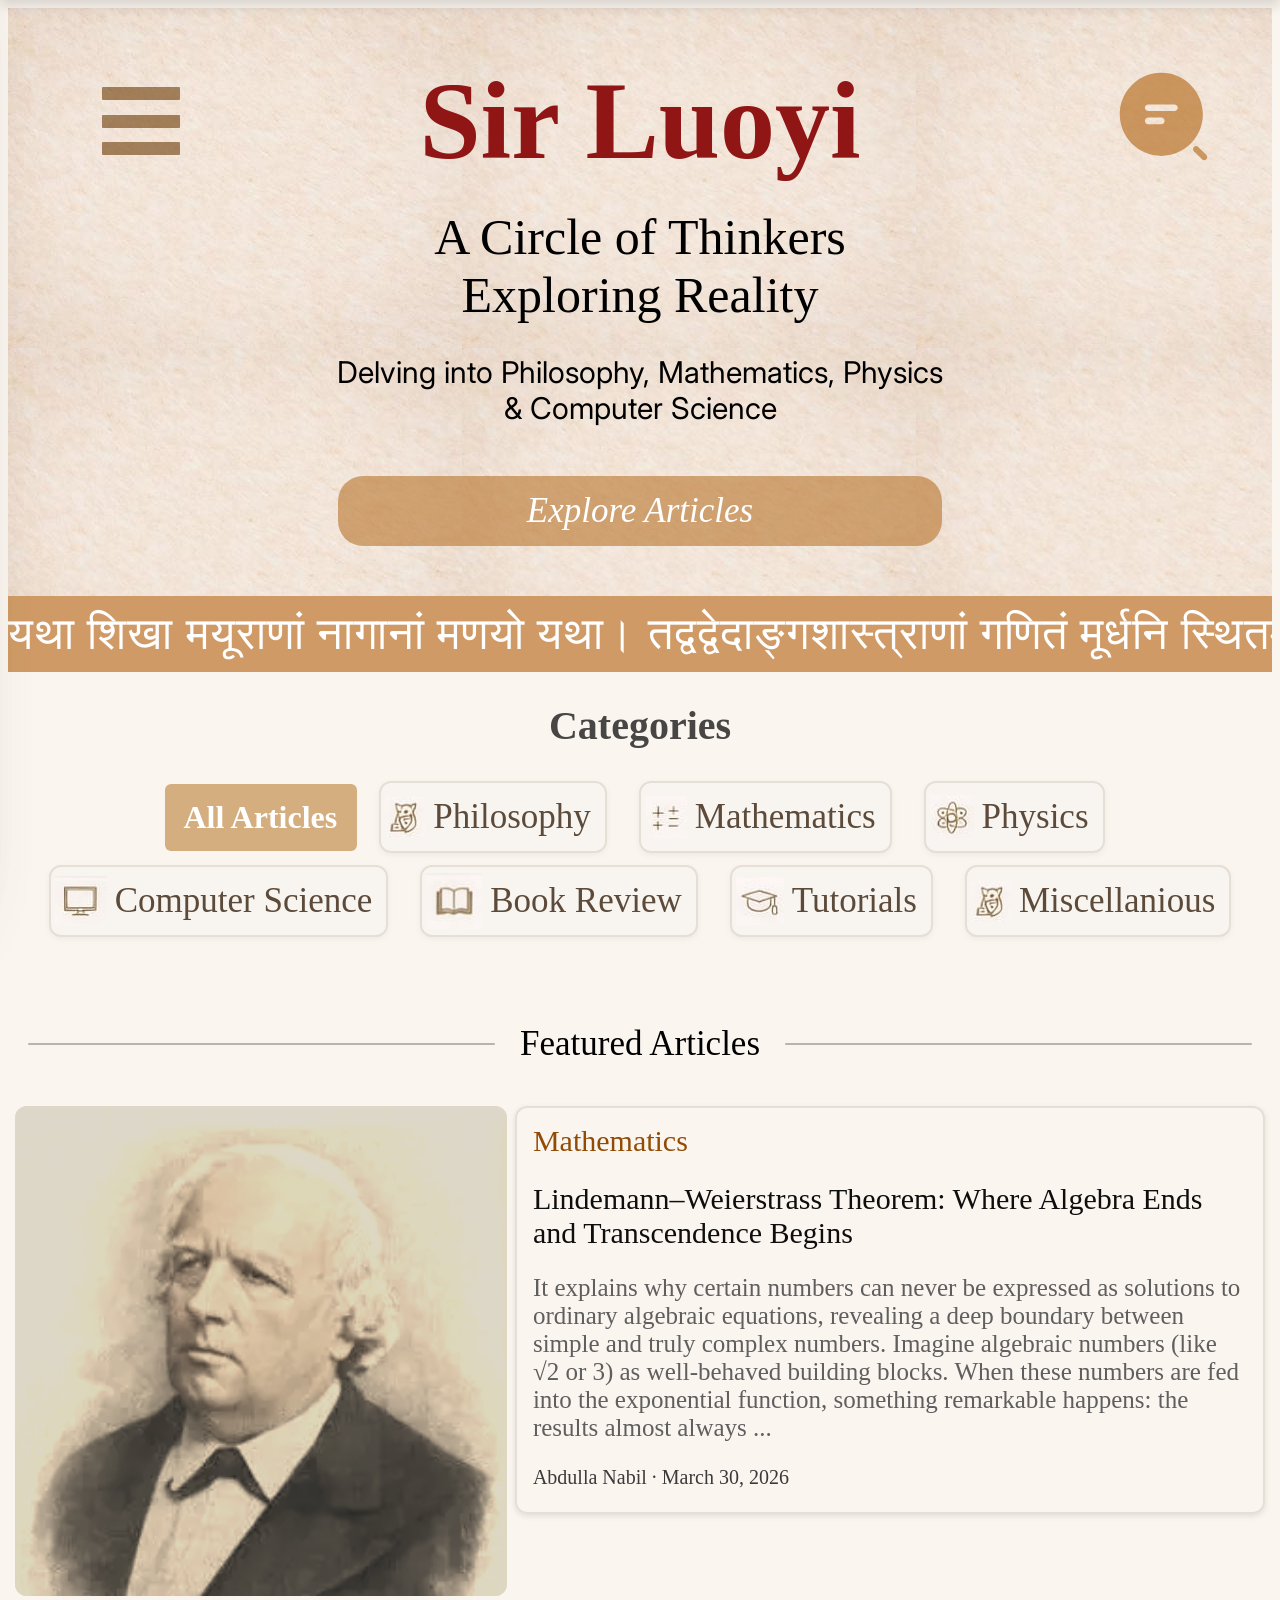
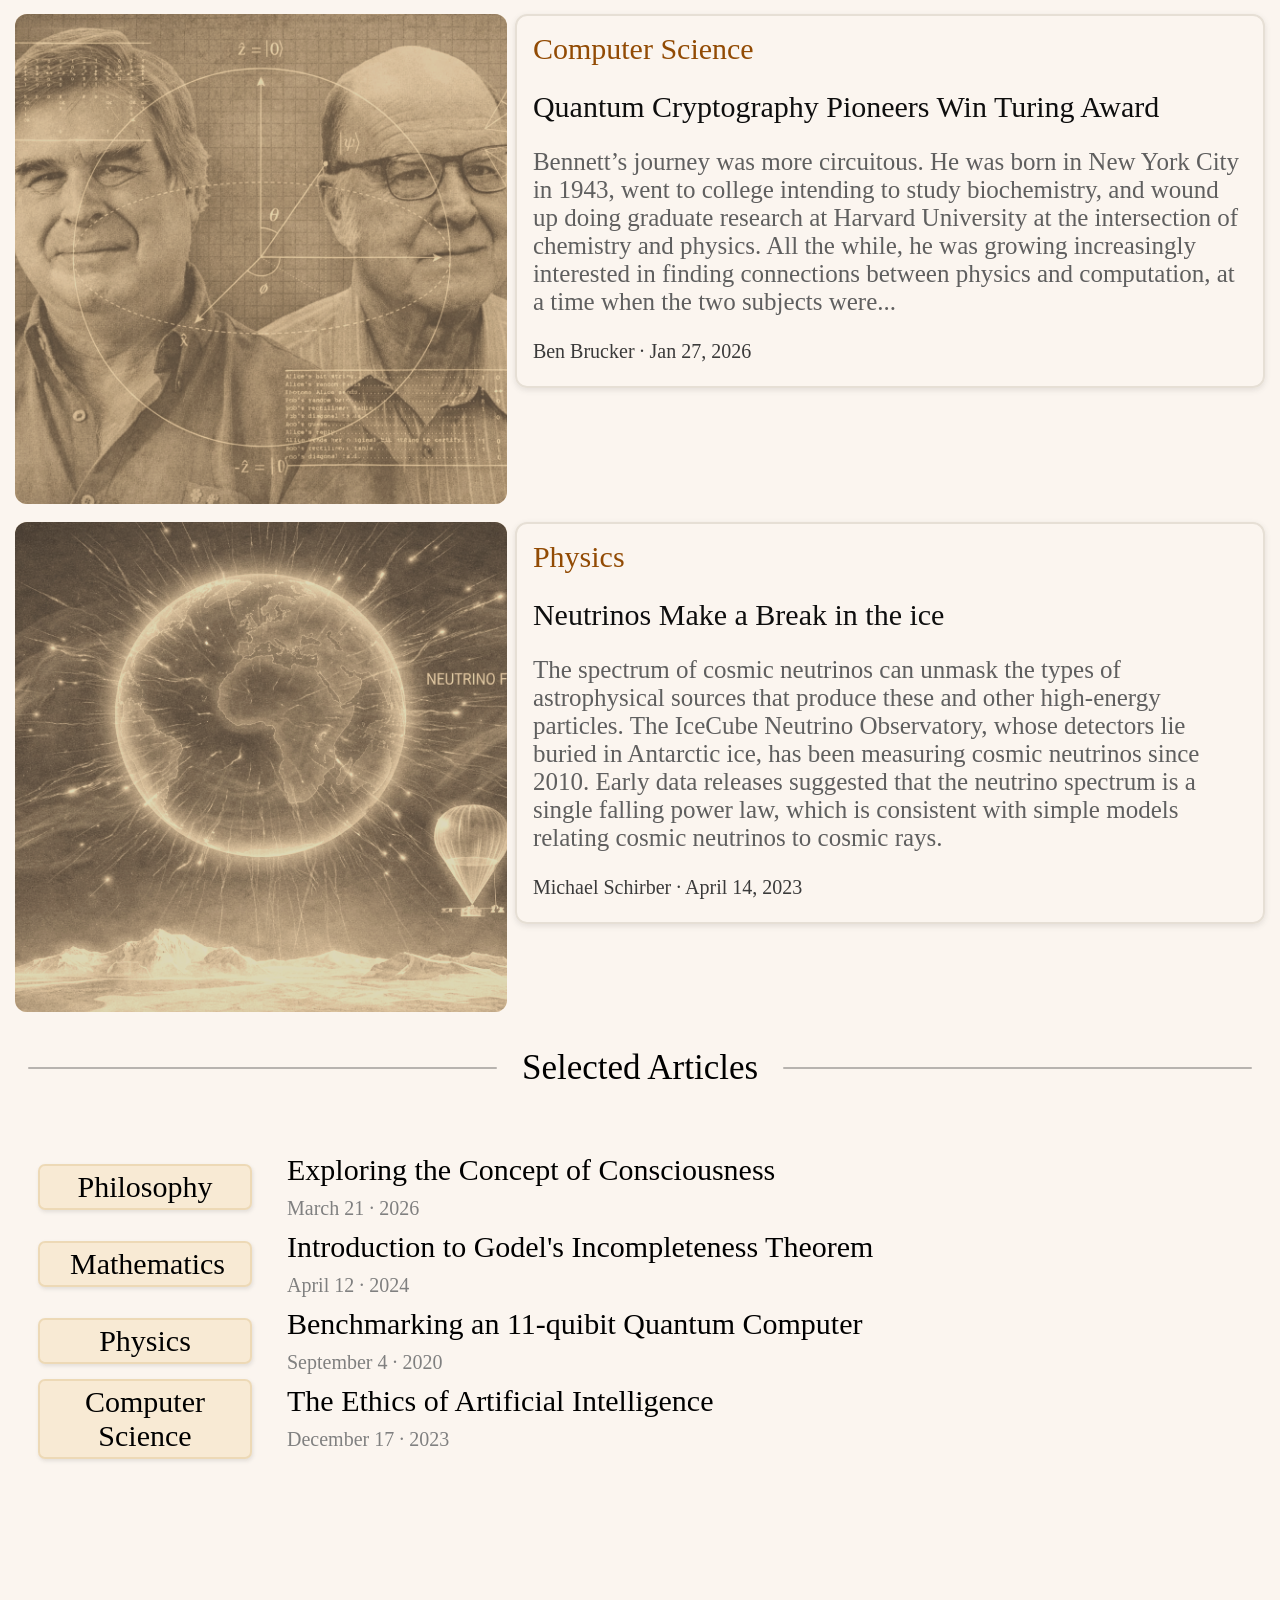
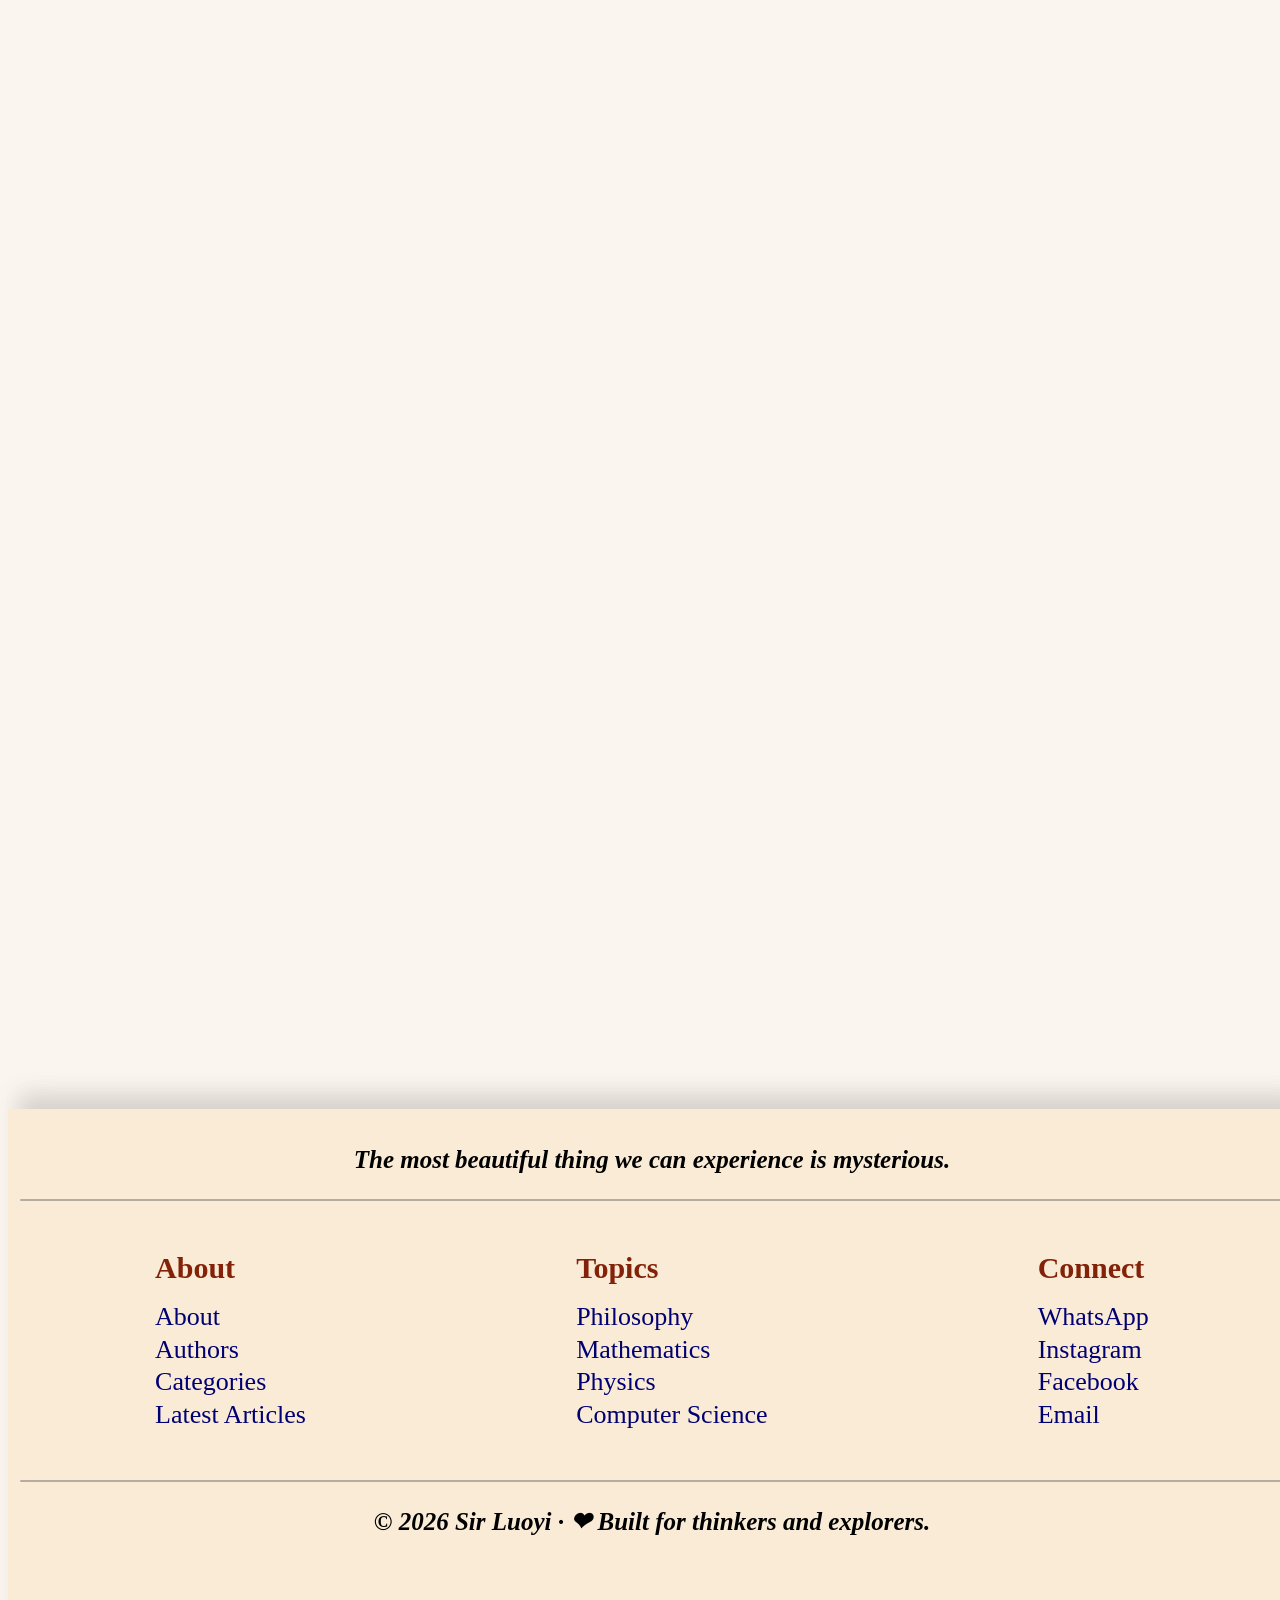
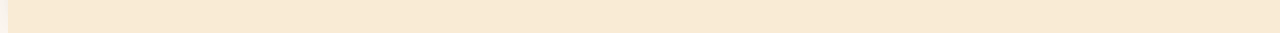
==== index.html @ 40915f61 "update" ====
<!DOCTYPE html>
<html lang="en">
<head>
    <title>Sir Luoyi &middot Homepage</title>
		<link href="https://fonts.googleapis.com/css2?family=Inter&display=swap" rel="stylesheet">
		<link rel="stylesheet" href="home-page.css">
		<link rel="stylesheet" href="css/home-page-header.css">
</head>

<body>
	
<!-- HERO SECTION -->

<div class="hero-section">
	<div class="header">
		<div class="sirluoyi">Sir Luoyi</div>
	</div>
	<div class="tagline1">A Circle of Thinkers <br> Exploring Reality</div>
	<div class="tagline2">Delving into Philosophy, Mathematics, Physics <br>& Computer Science</div>
	<a class="explore-articles-hero" href="article-webpages/explore-articles-list.html">Explore Articles</a>
</div>
<button class="search-button-hero">
	<svg width="800px" height="800px" viewBox="0 0 24 24" fill="none" xmlns="http://www.w3.org/2000/svg">
	<path d="M11.5 2C6.26 2 2 6.26 2 11.5C2 16.74 6.26 21 11.5 21C16.74 21 21 16.74 21 11.5C21 6.26 16.74 2 11.5 2ZM11.5 13.75H8.5C8.09 13.75 7.75 13.41 7.75 13C7.75 12.59 8.09 12.25 8.5 12.25H11.5C11.91 12.25 12.25 12.59 12.25 13C12.25 13.41 11.91 13.75 11.5 13.75ZM14.5 10.75H8.5C8.09 10.75 7.75 10.41 7.75 10C7.75 9.59 8.09 9.25 8.5 9.25H14.5C14.91 9.25 15.25 9.59 15.25 10C15.25 10.41 14.91 10.75 14.5 10.75Z" fill="#b46919a2"/>
	<path d="M21.3005 21.9986C21.1205 21.9986 20.9405 21.9286 20.8105 21.7986L18.9505 19.9386C18.6805 19.6686 18.6805 19.2286 18.9505 18.9486C19.2205 18.6786 19.6605 18.6786 19.9405 18.9486L21.8005 20.8086C22.0705 21.0786 22.0705 21.5186 21.8005 21.7986C21.6605 21.9286 21.4805 21.9986 21.3005 21.9986Z" fill="#b46919a2"/>
	</svg>
</button>

<!-- Hamburger Button Top-->
<button class="hamburger-button-top js-slide">
	<div class="line30 js-slide"></div>
	<div class="line31 js-slide"></div>
	<div class="line32 js-slide"></div>
</button>


<!-- HEADER SECTION -->
<div class="header-article">
    <a href="../index.html" class="header-c1">
      Sir Luoyi
    </a>
    <div class="header-c2">
      <a class="header-c2-children" href="../index.html">Home</a>
      <button class="cat-button">Categories</button>
      <a class="header-c2-children" href="article-webpages/about.html">About</a>
    </div>
    <button class="header-c3 js-slide">
      <div class="line10 js-slide"></div>
      <div class="line11 js-slide"></div>
      <div class="line12 js-slide"></div>
    </button>
</div>

<!--Header Category Dropdown-->
<div class="header-category-drop"></div>

 <!--NAVIGATION BAR-->
<div class="navbar-parent js-navbar-parent js-slide">
	<div class="nav-child1">
		<div class="nav-sirluoyi">
			<div class="nav-sirluoyi-text">Sir Luoyi</div>
			<div class="nav-tagline-text">Explorer &bull; Teacher &bull; Writer</div>
		</div>
	</div>
	<div class="nav-search-box"><input type="text" placeholder="Search Articles"></input></div>
	<div class="js-navbar-category-box"></div>	
</div>

<!--Overlay-->
<div class="overlay js-slide"></div>

<!--Sanskrit Shloka-->
<div class="ticker">
	<div class="ticker-text"></div>
</div>

<!-- CATEGORIES -->
<div class="topics-section">
	<div class="categories">
		Categories
	</div>
	<div class="subtopic-div-1 js-subtopic-div-1"></div>
</div>

<!-- FEATURED ARTICLES SECTION -->
<div class="featured-articles-section">
	<div class="line2"></div>
	<div style="padding-left: 25px; padding-right: 25px;">Featured Articles</div>
	<div class="line2"></div>
</div>

<!--Article Box-->
<div class="js-featured-article-box"></div>

<!--SELECTED ARTICLES SECTION-->

<div class="featured-articles-section">
	<div class="line2"></div>
	<div style="padding: 25px 25px 25px 25px;">Selected Articles</div>
	<div class="line2"></div>
</div>

<!--Selected Articles Box-->
<!--box1-->
<div class="js-selected-articles"></div>

<!--FOOTER-->

<div class="footer">
	<p class="footer-para">The most beautiful thing we can experience is mysterious.</p>
	<div class="line2"></div>
	<div class="footer-box-parent"></div>
	<div class="line2"></div>
	<p class="footer-para">&#169; 2026 Sir Luoyi &middot; &#x2764; Built for thinkers and explorers. </p>
</div>

</body>

<script type="module" src="home-page.js"></script>

</html>
---- home-page.css ----
body {
	background-color:  rgba(244, 227, 210, 0.352);
	margin-bottom: 0px;
	position: relative;
	min-height: 100vh;
}

.hero-section {
	display: flex;
	flex-direction: column;
	position: relative;
  background-image: url('image/hero-section-back.jpeg');
}

/* HAMBURGER CONTAINER */

.line2 {
	width: 100%;
	height: 2px;
	background-color: #33333356;
	border-radius: 1px;
	align-items: center;
	flex: 1;
}

.header {
	/* font-family: 'great vibes', cursive; */
	margin-top: 50px;
	margin-bottom: 70px;
	display: flex;
}

/* SIR LUOYI */

.sirluoyi {
	position: absolute;
	left: 50%;
	transform: translateX(-50%);
	white-space: nowrap;
	text-align: center;
	font-family: 'times new roman';
	font-size: 110px;
	color: rgba(141, 16, 16, 0.978);
	font-weight: 550;
	margin: 0;
	padding: 0;
}

/* Hamburger Button Top */
.hamburger-button-top {
	display: flex;
	flex-direction: column;
	position: absolute;
	top: 78px;
	left: 7%;
	width: 90px;
	height: 70px;
	background: transparent;
	border: none;
	justify-content: space-between;
	transform: rotate(0deg);
	transition: transform 0.3s ease;
}

.hamburger-button-top.slide {
	transform: translateX(450%) translateY(-30px) rotate(90deg);
    z-index: 5000;
}

.line30,
.line31,
.line32 {
	width: 100%;
	height: 13px;
	/* background-color: #333333b3; */
	background-color: #744410a2;
	border-radius: 1px;
	opacity: 1;
	transform: translateY(0) rotate(0);
	transition: transform 0.3s ease, opacity 0.3s ease;
}

.line30.slide {
	transform: translateY(27px) rotate(45deg);
}

.line31.slide {
	opacity: 0;
}

.line32.slide {
	transform: translateY(-27px) rotate(-45deg);
}

/* Explore articles box */
.explore-articles-hero {
	text-align: center;
	margin-bottom: 50px;
	margin: 0px 330px 50px 330px;
	padding: 15px 10px 15px 10px;
	background-color: rgba(177, 101, 19, 0.526);
	font-size: 35px;
	font-family: "Times New Roman", serif;
	color: #ffffff;
  	font-style: italic;
	text-decoration: none;
	border-radius: 25px;
}

/* Search button hero */
.search-button-hero {
	position: absolute;
	top: 55px;
	right: 50px;
	background: none;
	border: none;
	opacity: 1;
}

.search-button-hero svg {
	height: 105px;
	width: 105px;
}

/* TAGLINES */

.tagline1 {
	font-family: serif;
	font-size: 50px;
	justify-content: center;
	text-align: center;
	padding-left: 120px;
	padding-right: 120px;
	margin-bottom: 30px;
	margin-top: 80px;
}

.tagline2 {
	font-family: 'Inter', sans-serif;
	font-size: 30px;
	justify-content: center;
	text-align: center;
	margin-bottom: 50px;
}

/* TOPIC-SECTION */

.topics-section {
	display: flex;
	flex-direction: column;
	margin-top: 30px;
	margin-bottom: 55px;
}

.categories {
	color: #2c2c2cde;
	font-family: "playfair display", serif;
	font-weight: 600;
	font-size: 40px;
	text-align: center;
	margin-bottom: 20px;
}

.subtopic-div-1 {
	display: flex;
	align-items: center;
	justify-content: center;
	margin-bottom: 20px;
	gap: 12px;
	padding: 12px 16px;
	flex-wrap: wrap;
}

.topic-box {
	height: 60px;
	font-size: 35px;
	color: #5C4A3A;
	text-align: center;
	align-items: center;
	display: flex;
	flex-direction: row;
	margin-left: 10px;
	margin-right: 10px;
	background-color: #f8f5f0;
	padding: 4px;
	border: 2px solid #e6dfd5;
	border-radius: 12px;
	box-shadow: 0 2px 6px rgba(0, 0, 0, 0.05);
	text-decoration: none;
}

.all-articles-box {
	display: inline-block;
	background-color: rgba(183, 122, 41, 0.568);
	padding: 15px 10px;
	border-radius: 6px;
	color: white;
	font-size: 32px;
	font-family: 'Times New Roman', serif;
	text-decoration: none;
	font-weight: bold;
	
}

.icon img {
	width: 100%;
	height: 100%;
	object-fit: contain;
	display: block;
} 

.text-card {
	padding-left: 8px;
	padding-right: 10px;
}

/* FEATURED ARTICLES SECTION */


.featured-articles-section {
	display: flex; 
	font-size: 35px; 
	align-items: center; 
	margin-bottom: 35px;
	margin-left: 20px;
	margin-right: 20px;
}

.article1 {
	display: flex;
	flex-direction: row;
	font-size: 30px;
	text-decoration: none;
	padding: 7px;
	align-items: flex-start;
	margin-bottom: 4px;
}

.article1-box1 {
	width: 40%;
	overflow: hidden;
	display: flex;
}

.article1-box1 img {
	width: 100%;
	height: 490px;
	object-fit: cover;
	object-position: top;
	display: block;
	border-radius: 12px;
	margin-right: 0;
	filter: sepia(0.65) brightness(0.92) contrast(0.88) saturate(0.85);
	mix-blend-mode: multiply;
	background-color: #f4e3d2;
	opacity: 0.92;
}

.article1-box2 {
	display: flex;
	flex-direction: column;
	border: 2px solid #e6dfd5;
	border-radius: 12px;
	box-shadow: 0 2px 6px rgba(0, 0, 0, 0.1);
	color: #5C4A3A;
	text-align: left;
	width: 60%;
	margin-left: 8px;
	min-width: 0;
	padding: 3.5px;
}

.article-category {
	padding: 12px;
	color: rgb(146, 75, 4);
}

.article-title {
  	padding: 12px;
	color: rgb(14, 14, 14);
}

.article-main {
  	padding: 12px;
	color: rgb(95, 95, 95);
	font-size: 25px;
}

.article-footer {
  	padding: 12px;
	color: rgb(58, 58, 58);
	font-size: 20px;
	margin-bottom: 8px;
}

/* Navbar Toggle 2 */


.navbar-parent {
	background-image: url(image/nav-bg.jpg);
	position: fixed;
	display: flex;
	top: 0;
	bottom: 0;
	left: 0;
	width: 64vw;
	flex-direction: column;
	color: rgb(47, 10, 10);
	transform: translateX(-110%);
	transition: transform 0.25s ease-out;
	box-shadow: 5px 4px 80px 20px rgba(32, 32, 32, 0.44);
	border-radius: 20px;
	z-index: 2000;
}

.navbar-parent.slide {
	transform: translateX(-10px);
}

.nav-child1 {
	display: flex;
	margin-bottom: 50px;
	justify-content: space-between;
	margin: 30px; 
	margin-bottom: 30px;
	margin-top: 50px;
}

.nav-sirluoyi {
	display: flex;
	flex-direction: column;
}

.nav-sirluoyi-text {
	font-size: 80px;
	font-weight: bold;
	color: brown;
	margin-left: 35px;
}

.nav-tagline-text {
	padding-top: 5px;
	margin-left: 30px;
	font-size: 32px;
}

.nav-button {
	font-size: 50px;
}

.section-divider {
  display: flex;
	align-items: center;
	margin: 25px 40px;
	margin-top: 60px;
	gap: 10px;
	font-size: 35px;
}

.navigation-text {
	padding-left: 23px;
	font-weight: bold;
	color: rgba(45, 45, 45, 0.922);
	margin-bottom: 5px;
	border-radius: 5px;
	padding-right: 11px;
}

.nav-box {
	display: flex;
	margin: 13px 50px;
	background-color: #fff8ed34;
	padding: 30px 40px;
	border-radius: 10px;
	box-shadow: 2px 4px 8px 2px rgba(32, 32, 32, 0.08);
	gap: 37px;
	width: 390px;
	background: linear-gradient(to right, rgba(255, 255, 255, 0.504), rgba(255, 255, 255, 0));
	border-left: 10px solid rgb(185, 123, 23);
}


.nav-box-title {
	font-size: 37px;
	color: rgba(0, 0, 0, 0.9);
}

.nav-box svg {
	width: 45px;
	height: 45px;
	opacity: 0.7;
}

.nav-box-wp svg {
	width: 45px;
	height: 45px;
	opacity: 0.7;
}

.navbar-lines {
	width: 60px;
	height: 80px;
	display: flex;
	flex-direction: column;
	justify-content: space-evenly;
	cursor: pointer;
	background: transparent;
}

.line6 {
	width: 50px;
	height: 9px;
	background-color: #00000088;
	border-radius: 1px;
	transform: translateY(14px) rotate(45deg);
}

.line7 {
	width: 50px;
	height: 9px;
	background-color: #00000099;
	border-radius: 1px;
	transform: translateY(-14px) rotate(-45deg);
}

.line8 {
	width: 100%;
	height: 6px;
	background-color: #39393937;
	border-radius: 1px;
	align-items: center;
	flex: 1;
	margin-left: 14px;
	margin-right: 135px;
}

/* Navigation Search Box */
.nav-search-box {
  display: flex;
  margin-left: 60px;
}

.nav-search-box input {
  width: 280px;
  padding: 15px 18px;
  margin-top: 15px;
  font-size: 35px;
  font-family: "Times New Roman", serif;
  text-align: center;
  border: 1px solid #d6c5b3;
  border-radius: 25px;
  background-color: rgba(177, 101, 19, 0.526);
  outline: none;
  transition: all 0.25s ease;
}

.nav-search-box input::placeholder {
  color: #ffffff;
  font-style: italic;
  transition: all 0.3s ease;
}

.nav-search-box input:focus {
  border-color: #8d1010;
  box-shadow: 0 0 8px rgba(141, 16, 16, 0.2);
  background-color: white;
  width: 440px;
  font-size: 50px;
  color: black;
}

/* Overlay */

.overlay {
	position: fixed;
	top: 0;
	left: 0;
	width: 100%;
	height: 100%;
	background-color: rgba(0, 0, 0, 0);
	z-index: 100;
	opacity: 0;
	transition: opacity 0.3s ease-out;
	pointer-events: none;
	backdrop-filter: blur(2px);
}

.overlay.slide,
.overlay.press {
	background-color: rgba(0, 0, 0, 0.55);
	opacity: 1;
	pointer-events: auto;
}

.overlay.cat-drop {
	background-color: rgba(0, 0, 0, 0.3);
	opacity: 1;
	pointer-events: auto;
}

/* Sanskrit Shloka */

.ticker {
	width: 100%;
	height: 76px;
	overflow: hidden;
	background: #b0580093;
	color: white;
	display: flex;
	align-items: center;
}

.ticker-text {
	font-size: 45px;
	white-space: nowrap;
	animation: scroll 60s linear infinite;
	letter-spacing: 1px;
}

@keyframes scroll {
	from {
		transform: translateX(0);
	}
	to {
		transform: translateX(-100%);
	}
}

.footer {
	bottom: 0;
	left: 0;
	height: 500px;
	width: 100%;
	background: #ebb04127;
	margin-top: 1250px;
	padding: 12px;
	box-shadow: 10px -15px 22px rgba(0, 0, 0, 0.15);
}

.footer-box-parent {
	display: flex;
	flex-direction: row;
	justify-content: space-around;
	margin-top: 50px;
	margin-bottom: 50px;

}

.footer-box {
	display: flex;
	flex-direction: column;
}

.footer-box-header {
	font-size: 30px;
	margin-bottom: 17px;
    font-weight: bold;
	color: rgb(131, 34, 9);
}

.footer-box-list-parent {
	display: flex;
	flex-direction: column;
	gap: 2.5px;
}

.footer-box-list {
	font-size: 26px;
	margin-bottom: 8px 0;
	display: block;
	text-decoration: none;
	color: rgb(0, 0, 117);
}

.footer-para {
	font-size: 25px; 
	text-align: center; 
	font-weight: bold;
	font-style: italic;
}
---- css/home-page-header.css ----
/* HEADER ARTICLE CSS */

.header-article {
    position: fixed;
    display: flex;
    left: 0px;
    top: -100px;
    right: 0px;
    width: 100%;
    font-size: 35px;
    background-color: white;
    padding-top: 10px;
    padding-bottom: 10px;
    box-shadow: 0px 6px 12px rgba(0, 0, 0, 0.137);
    z-index: 1000;
	transition: all 0.3s ease;
}

.header-article.show {
    backdrop-filter: blur(8px);
    background: rgba(255, 255, 255, 0.92);
	top: 0;
}

.header-c1 {
    display: flex;
    color: darkred;
    font-weight: bold;
    flex: 1;
    justify-content: center;
    text-decoration: none;
    align-items: center;
}

.header-c2 {
    display: flex;
    flex: 2;
    gap: 4px;
    justify-content: center;
    color: rgb(0, 0, 0); 
    margin-left: 10px;
    margin-right: 30px;
}

.header-c2-children {
    background-color: rgba(244, 227, 210, 0.700);
    padding: 20px 30px;
    text-decoration: none;
    color: black;
}

.header-c3 {
    display: flex;
    flex: 1;
    align-items: center;
    flex-direction: column;
    justify-content: space-around;
    padding: 16px 10px;
    background-color: transparent;
    border: none;
}

.cat-button {
	background-color: #f4e3d2bd;
	border: none;
	font-size: 36px;
	padding-left: 24px;
	padding-right: 24px;
}

/* NAVIGATION LINES ANIMATIONS */

.line10,
.line11,
.line12 {
    background-color: black;
    height: 10px;
    width: 44px;
    margin: 2px 20px;
	transition: transform 0.4s ease, opacity 0.3s ease, width 0.3s ease;
}

.line10.slide {
	width: 54px;
	transform: translateY(16px) rotate(45deg);
}

.line11.slide {
	opacity: 0;
}

.line12.slide {
	width: 54px;
	transform: translateY(-16px) rotate(-45deg);
}


/* Header Category Dropdown menu*/

.header-category-drop {
	display: flex;
	position: fixed;
	flex-direction: column;
	top: 90px;
	left: 33%;
	background-color: #fffdfb;
	gap: 5px;
	padding: 16px;
	transform-origin: top;
	transform: scale(1, 0);
	transition: transform 0.3s ease;
	z-index: 150;
	border-radius: 5px;
	padding-bottom: 15px;
	padding-top: 25px;
	box-shadow: 0 4px 40px 10px rgba(0, 0, 0, 0.20);

}

.header-category-drop.drop,
.header-category-drop.art-drop {
	transform: scale(1.5);
}

.head-cat-drop-box {
	display: block;
	padding: 22px 25px;
	text-decoration: none;
	text-align: center;
	font-size: 28px;
	color: rgb(77, 27, 2);
    font-family: "Times New Roman", serif;
	font-style: italic;
	border-radius: 4px;
	border-bottom: 1px solid rgba(128, 70, 3, 0.277);
}
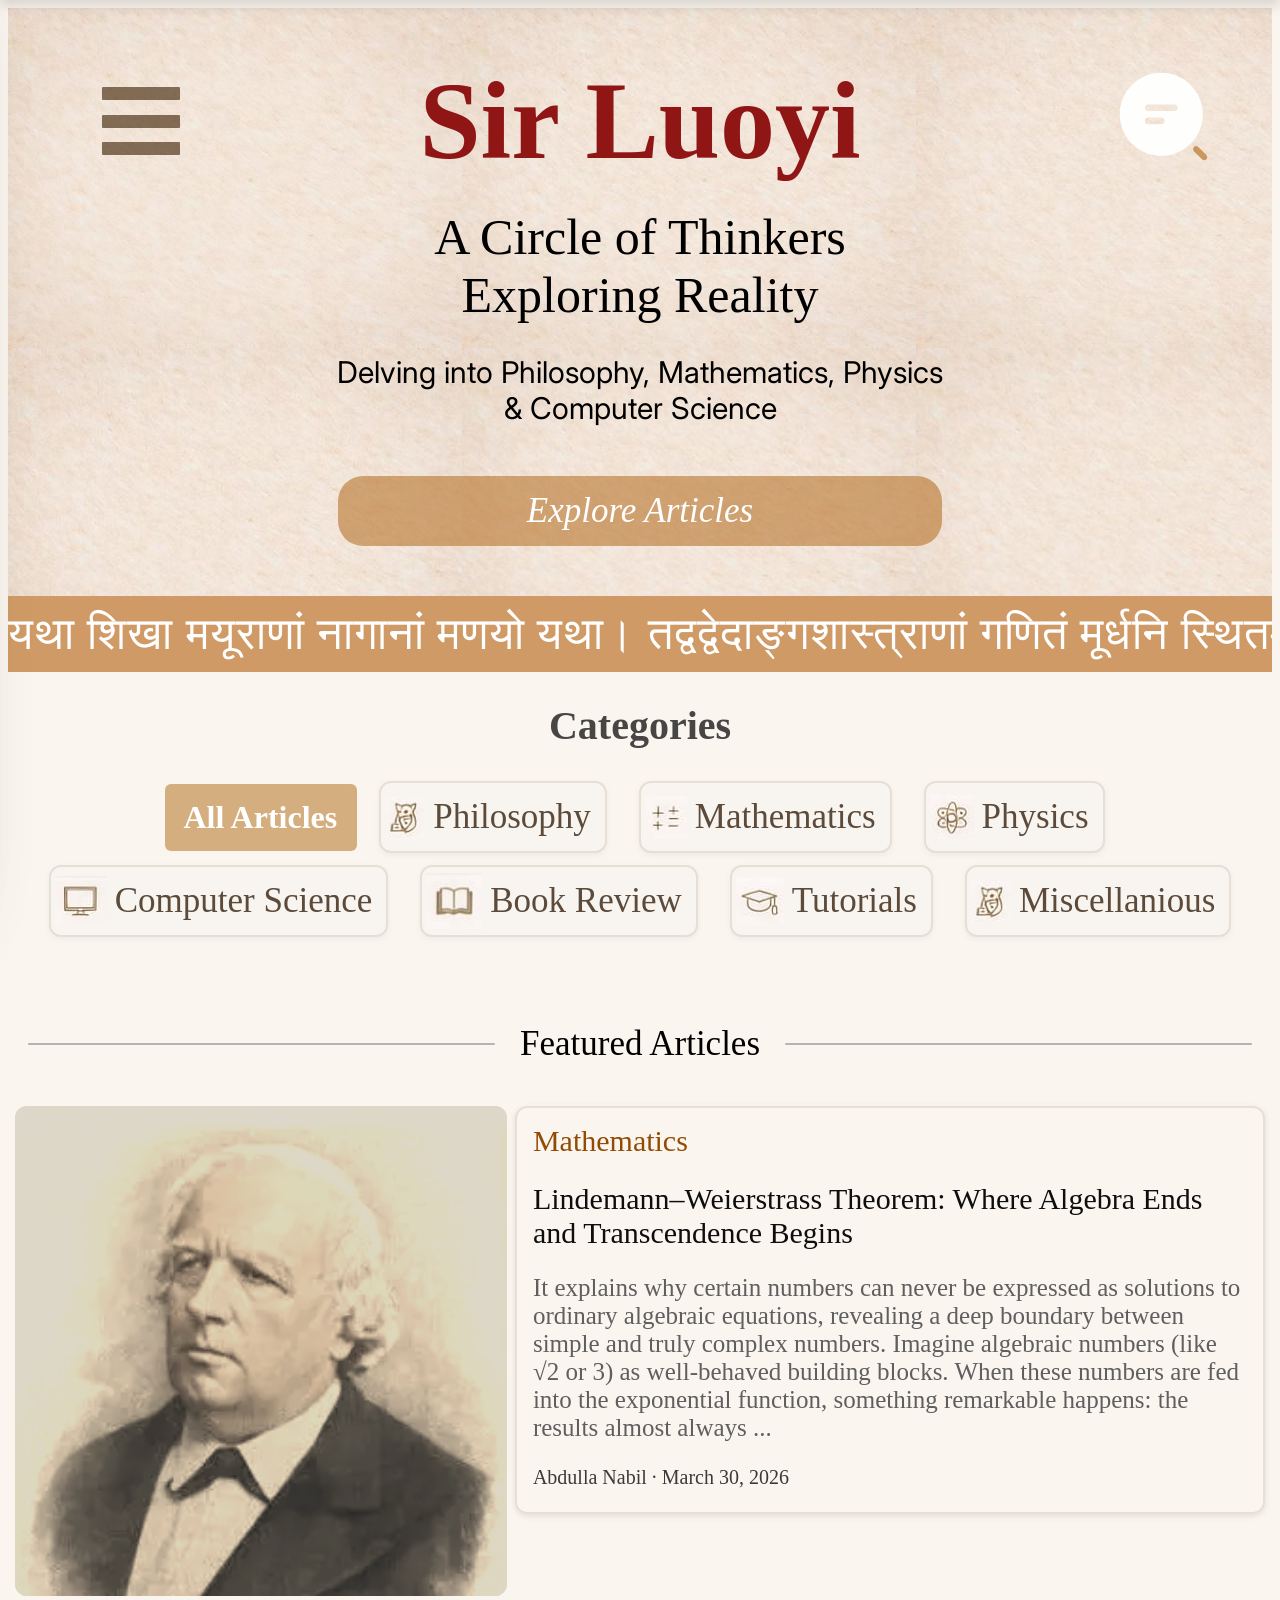
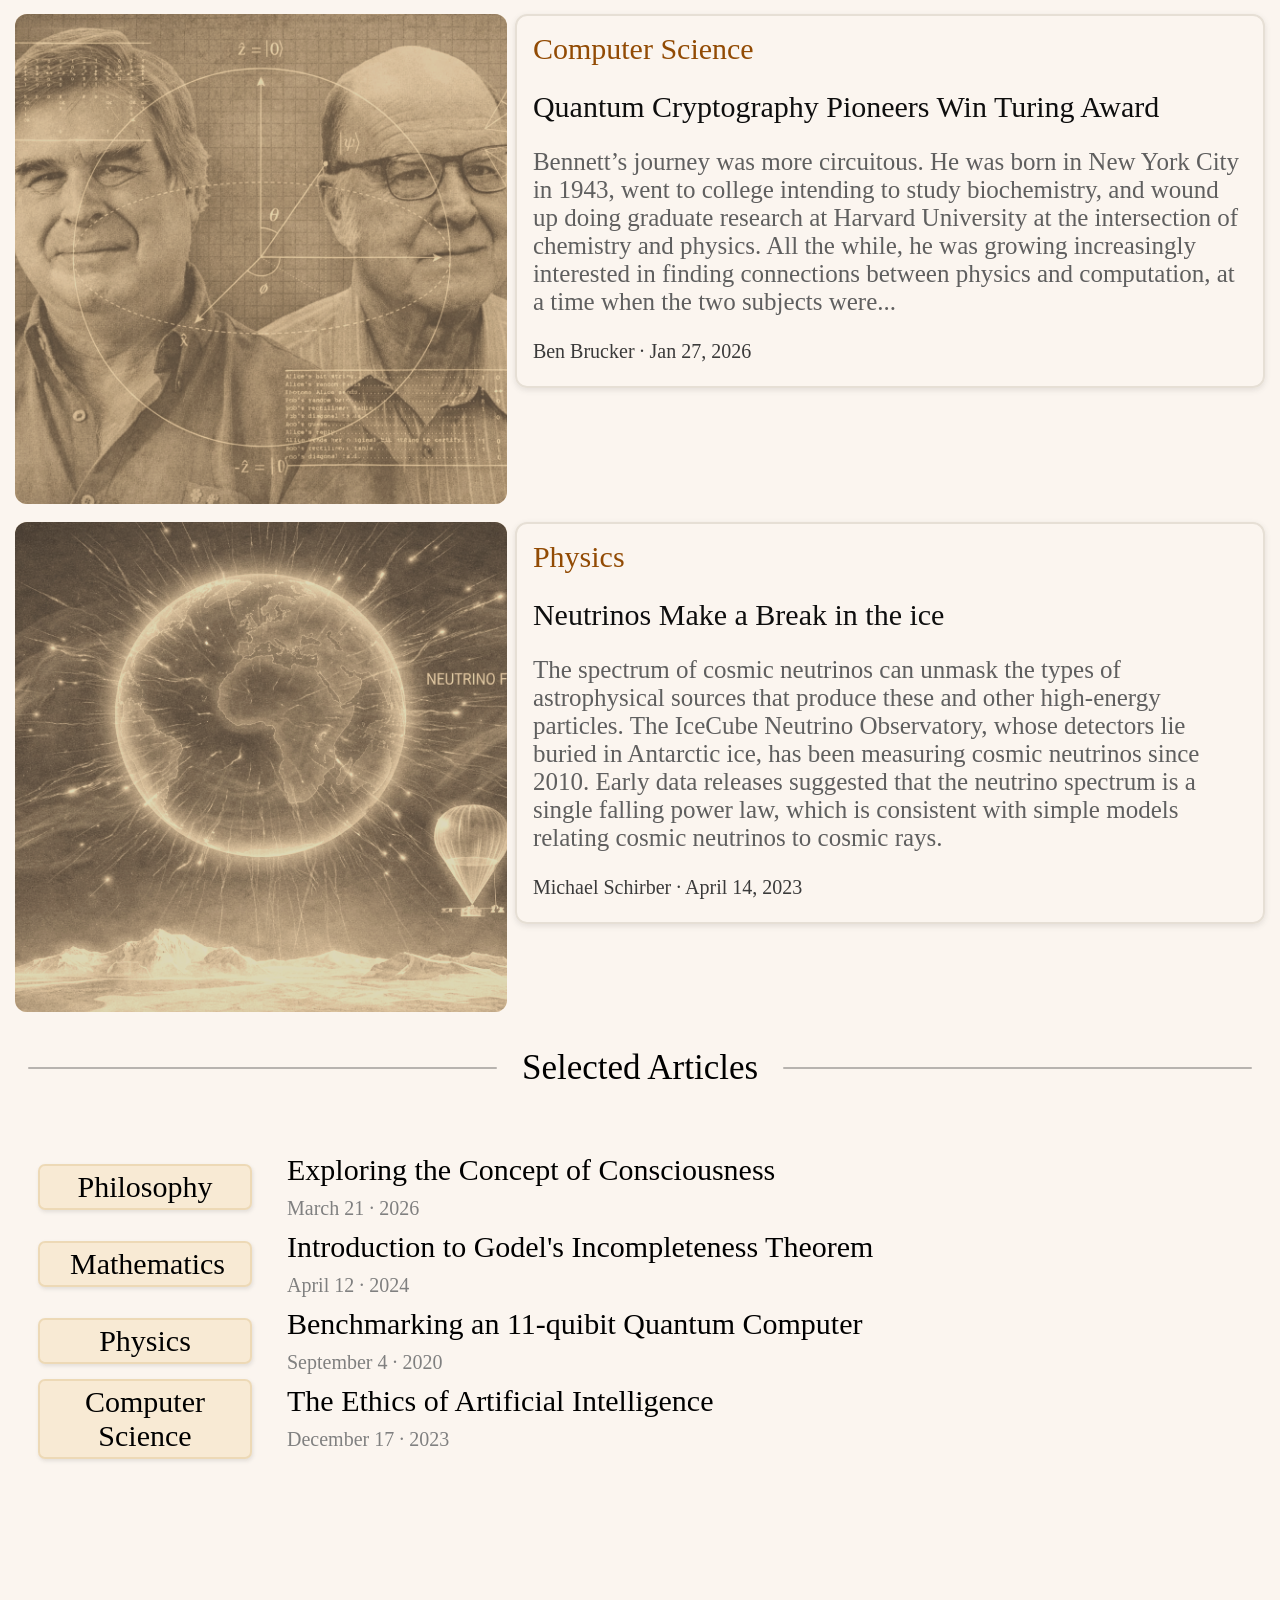
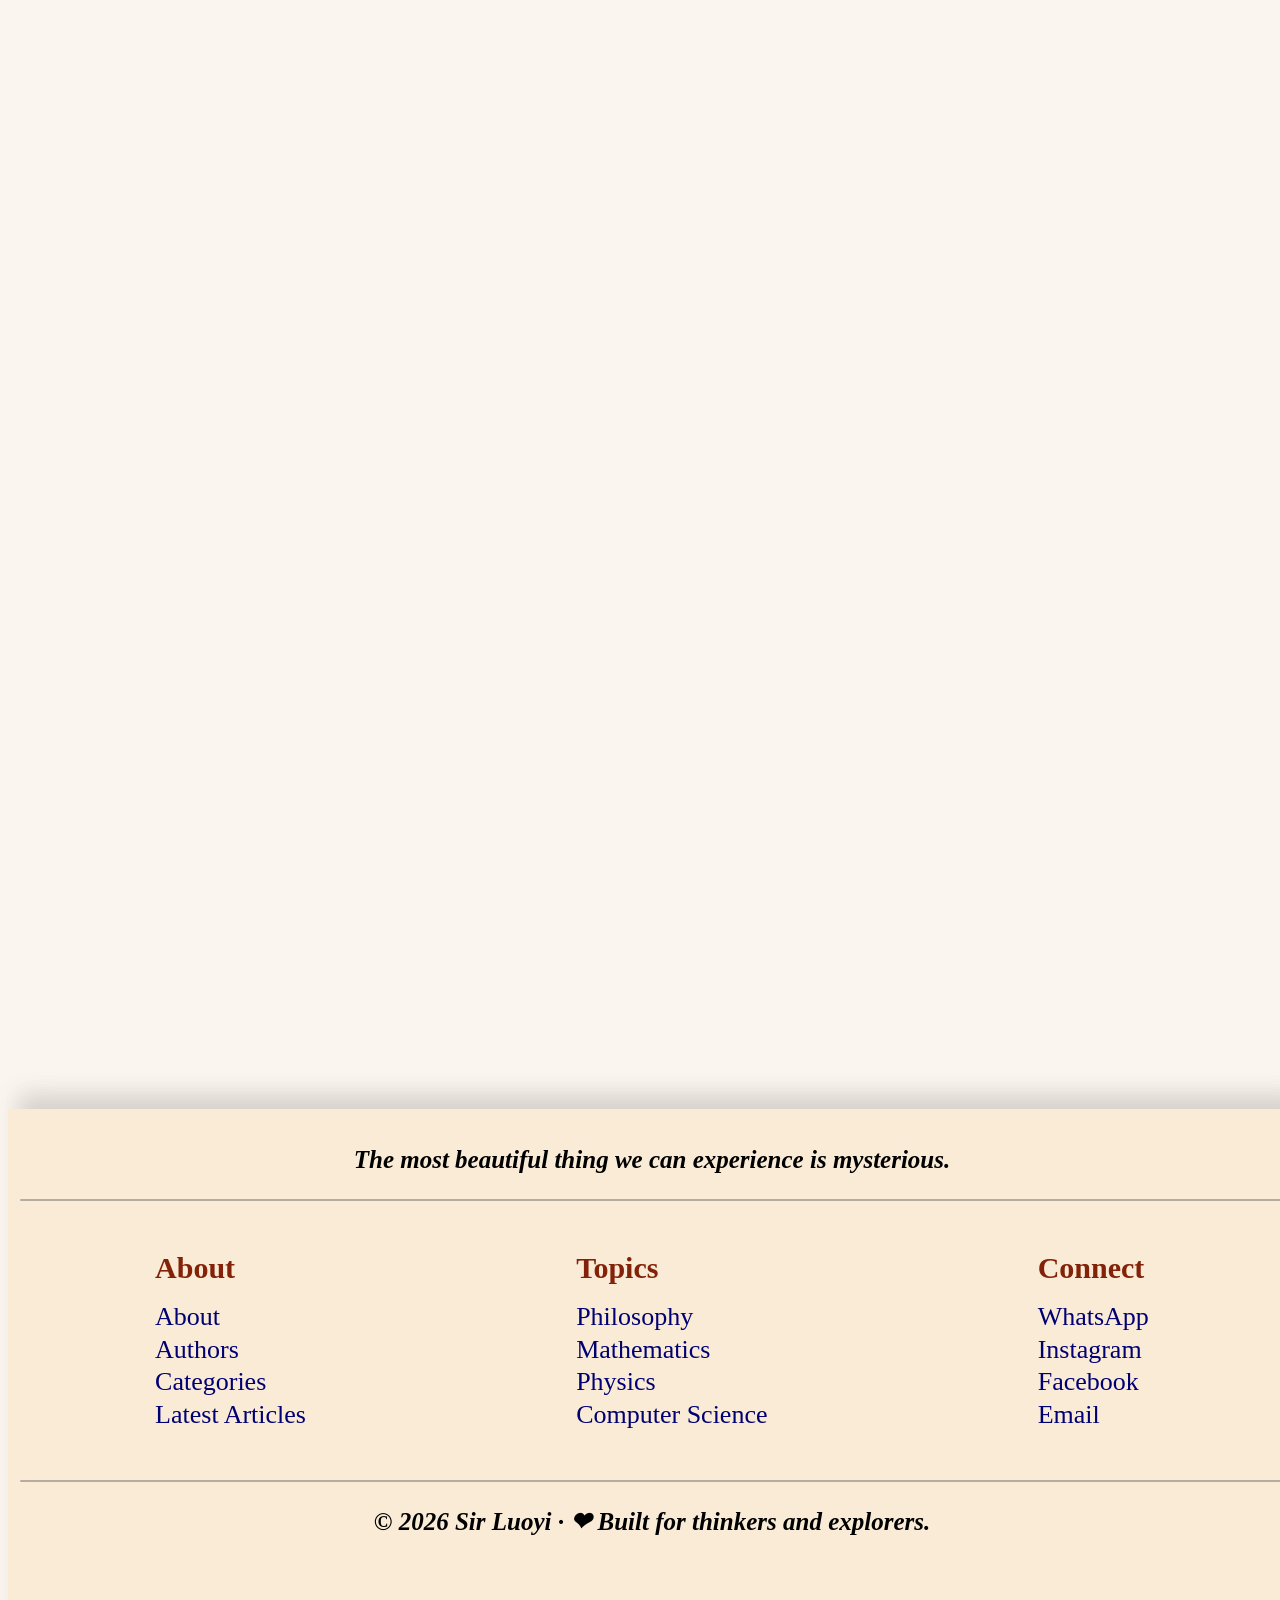
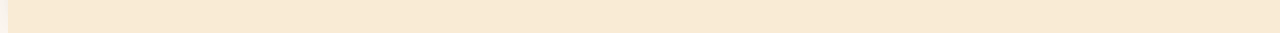
==== commit 1111bbf3: "update" ====
--- a/index.html
+++ b/index.html
@@ -21,7 +21,7 @@
 </div>
 <button class="search-button-hero">
 	<svg width="800px" height="800px" viewBox="0 0 24 24" fill="none" xmlns="http://www.w3.org/2000/svg">
-	<path d="M11.5 2C6.26 2 2 6.26 2 11.5C2 16.74 6.26 21 11.5 21C16.74 21 21 16.74 21 11.5C21 6.26 16.74 2 11.5 2ZM11.5 13.75H8.5C8.09 13.75 7.75 13.41 7.75 13C7.75 12.59 8.09 12.25 8.5 12.25H11.5C11.91 12.25 12.25 12.59 12.25 13C12.25 13.41 11.91 13.75 11.5 13.75ZM14.5 10.75H8.5C8.09 10.75 7.75 10.41 7.75 10C7.75 9.59 8.09 9.25 8.5 9.25H14.5C14.91 9.25 15.25 9.59 15.25 10C15.25 10.41 14.91 10.75 14.5 10.75Z" fill="#b46919a2"/>
+	<path d="M11.5 2C6.26 2 2 6.26 2 11.5C2 16.74 6.26 21 11.5 21C16.74 21 21 16.74 21 11.5C21 6.26 16.74 2 11.5 2ZM11.5 13.75H8.5C8.09 13.75 7.75 13.41 7.75 13C7.75 12.59 8.09 12.25 8.5 12.25H11.5C11.91 12.25 12.25 12.59 12.25 13C12.25 13.41 11.91 13.75 11.5 13.75ZM14.5 10.75H8.5C8.09 10.75 7.75 10.41 7.75 10C7.75 9.59 8.09 9.25 8.5 9.25H14.5C14.91 9.25 15.25 9.59 15.25 10C15.25 10.41 14.91 10.75 14.5 10.75Z" fill="#fffffff4"/>
 	<path d="M21.3005 21.9986C21.1205 21.9986 20.9405 21.9286 20.8105 21.7986L18.9505 19.9386C18.6805 19.6686 18.6805 19.2286 18.9505 18.9486C19.2205 18.6786 19.6605 18.6786 19.9405 18.9486L21.8005 20.8086C22.0705 21.0786 22.0705 21.5186 21.8005 21.7986C21.6605 21.9286 21.4805 21.9986 21.3005 21.9986Z" fill="#b46919a2"/>
 	</svg>
 </button>
--- a/home-page.css
+++ b/home-page.css
@@ -73,7 +73,7 @@
 	width: 100%;
 	height: 13px;
 	/* background-color: #333333b3; */
-	background-color: #744410a2;
+	background-color: #432709a2;
 	border-radius: 1px;
 	opacity: 1;
 	transform: translateY(0) rotate(0);
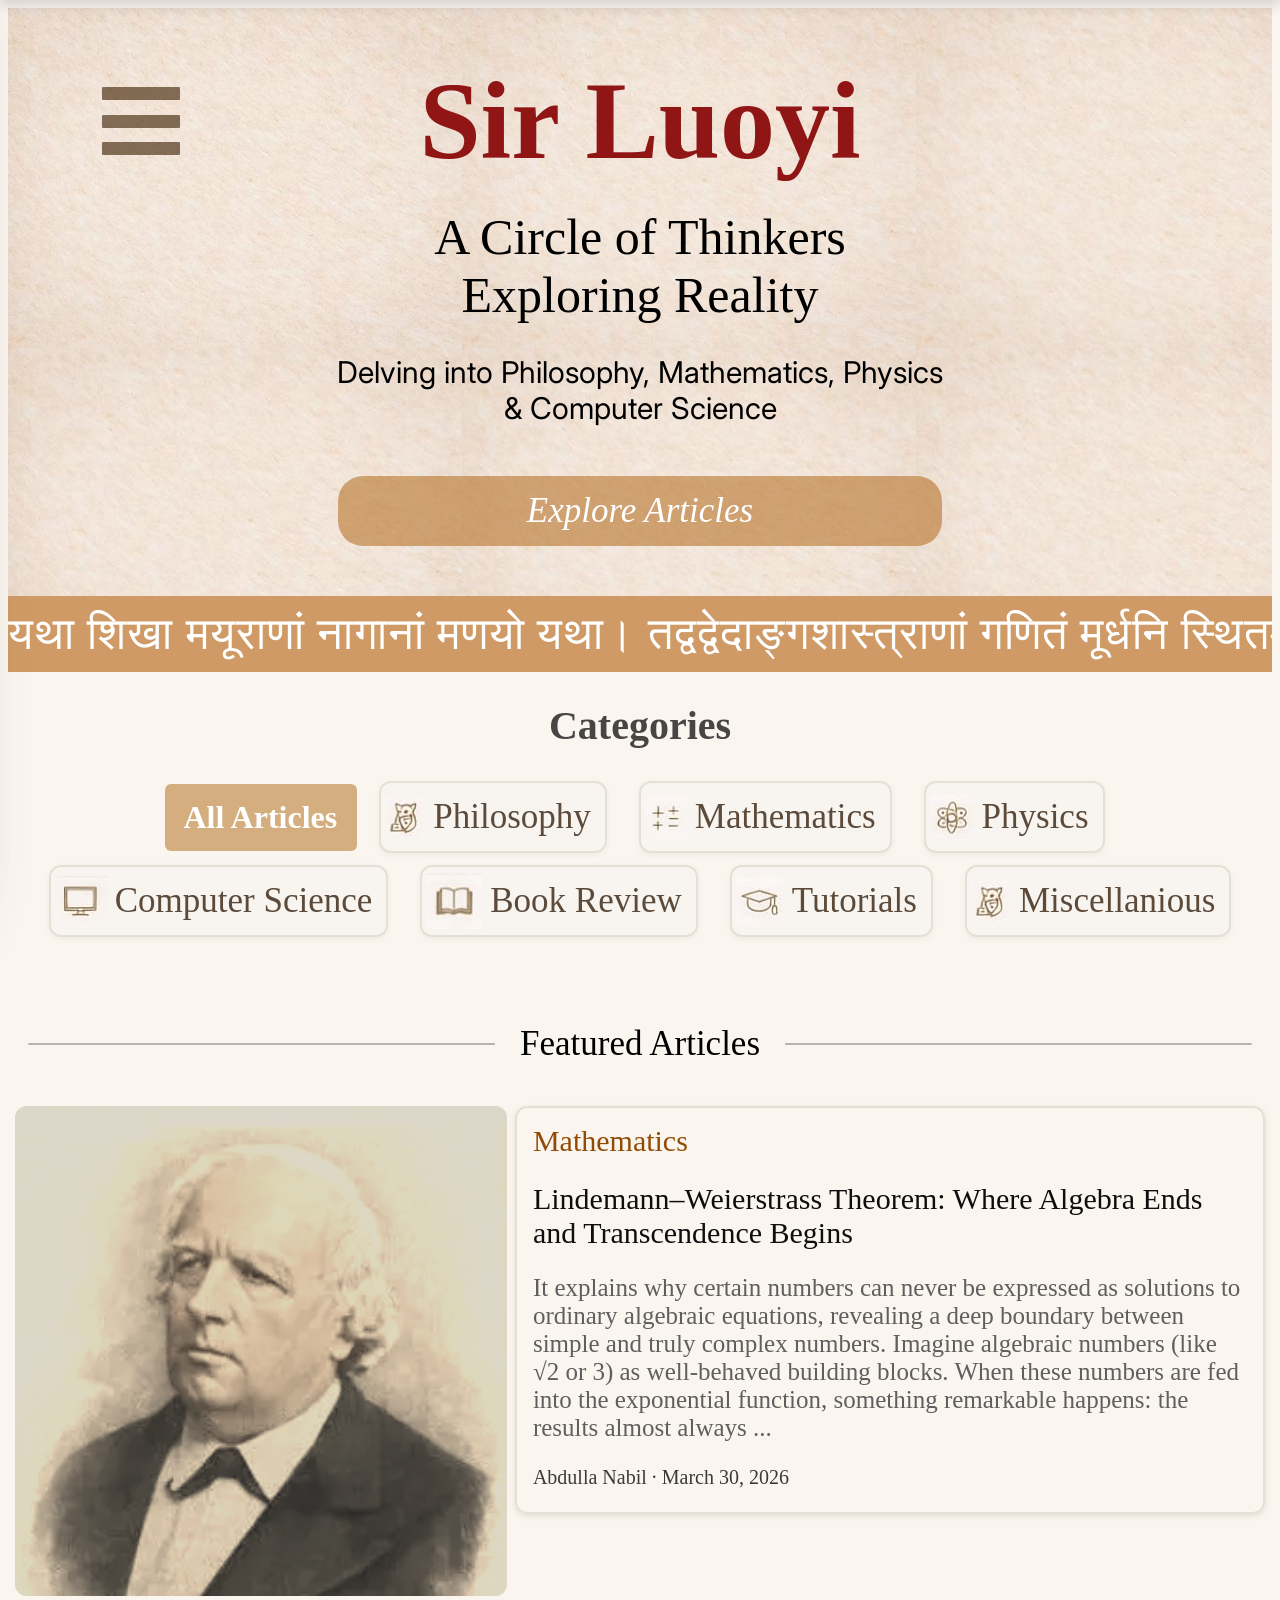
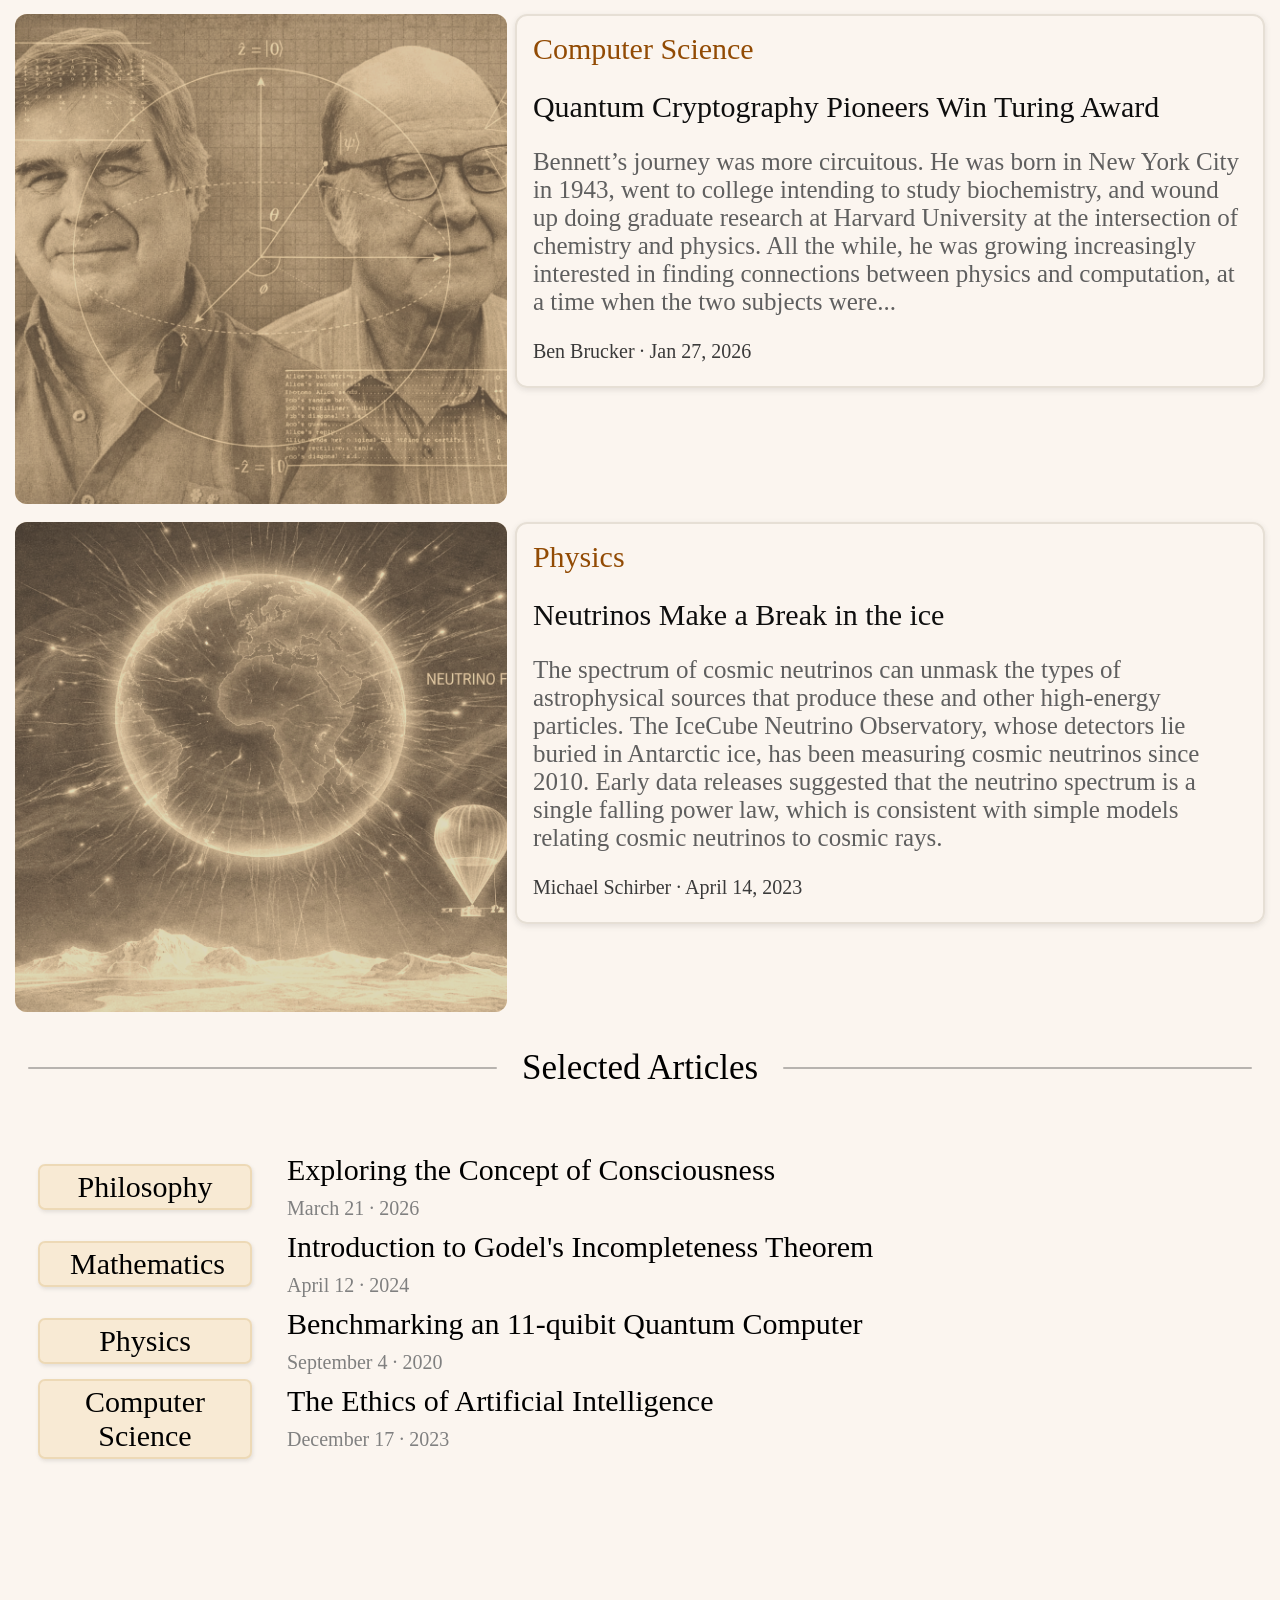
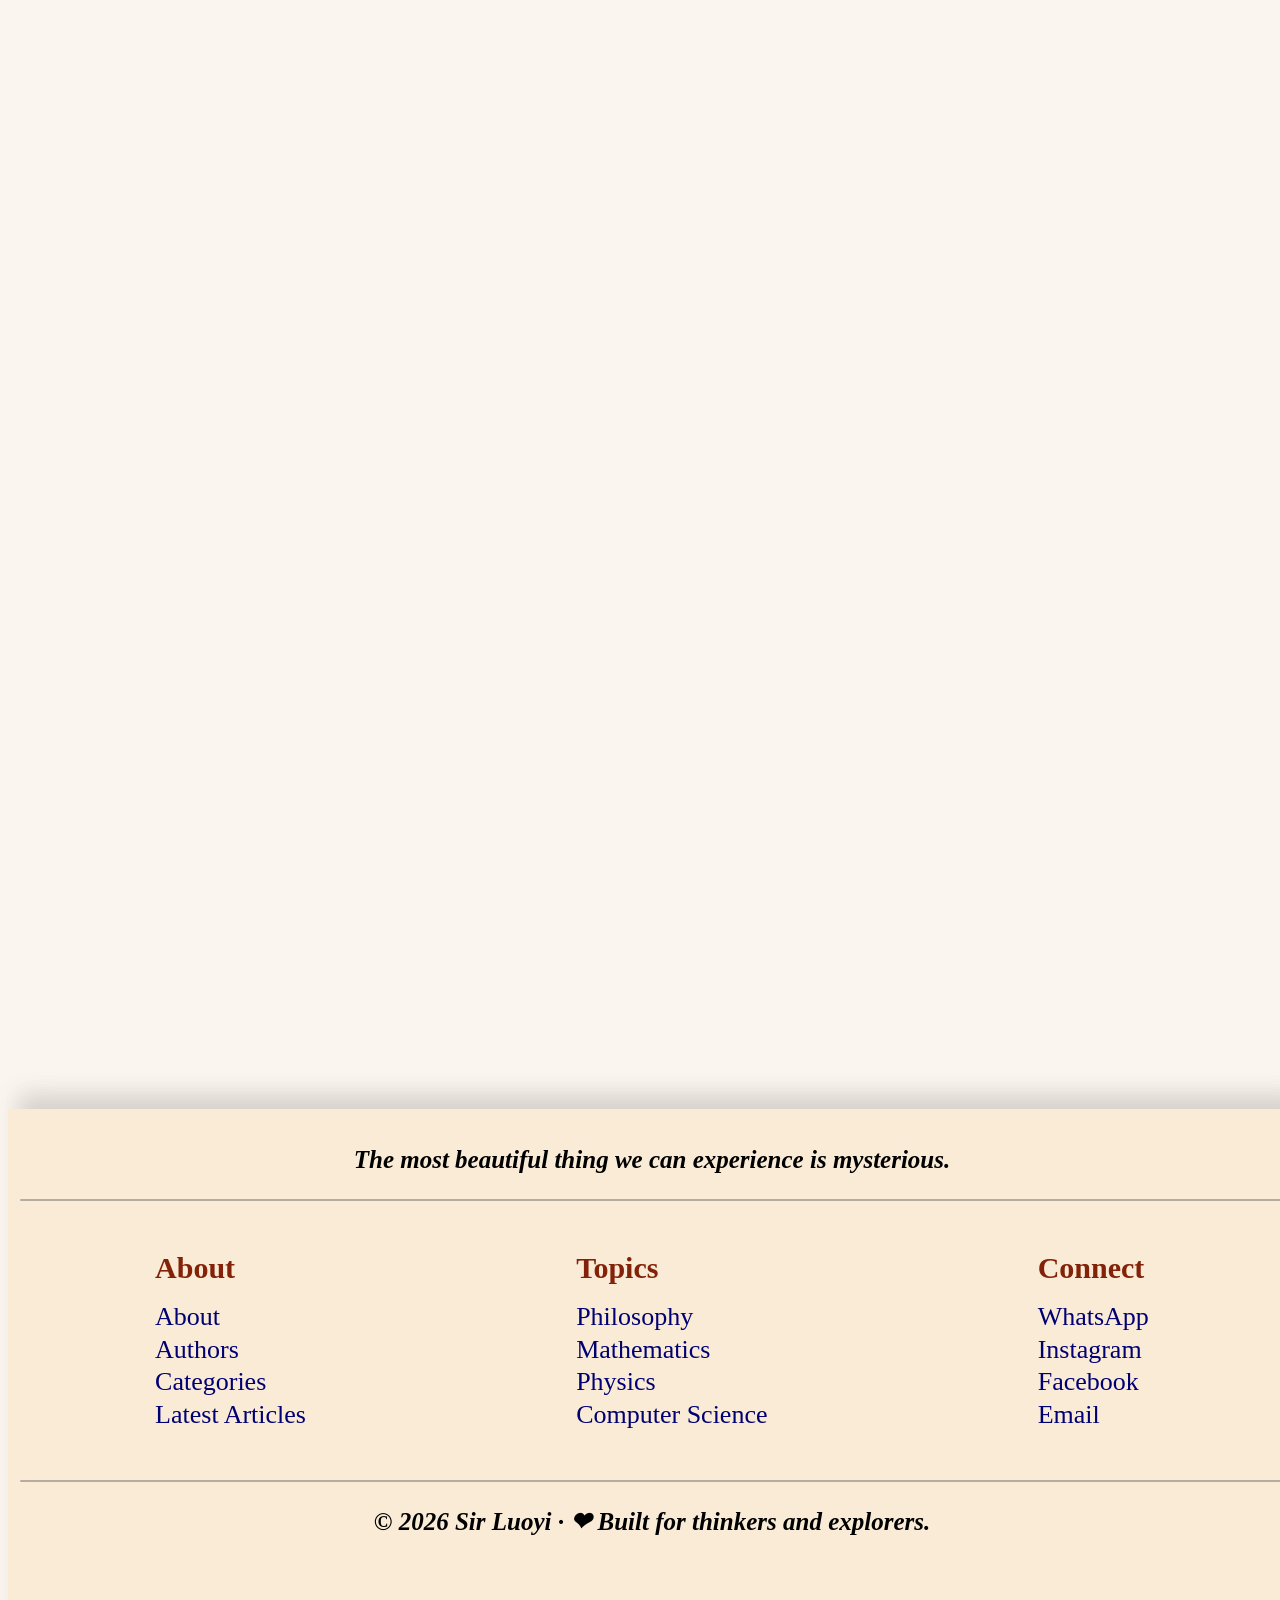
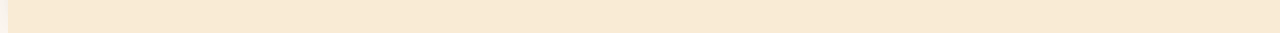
==== commit 5d56a37d: "update" ====
--- a/index.html
+++ b/index.html
@@ -19,12 +19,12 @@
 	<div class="tagline2">Delving into Philosophy, Mathematics, Physics <br>& Computer Science</div>
 	<a class="explore-articles-hero" href="article-webpages/explore-articles-list.html">Explore Articles</a>
 </div>
-<button class="search-button-hero">
+<!--<button class="search-button-hero">
 	<svg width="800px" height="800px" viewBox="0 0 24 24" fill="none" xmlns="http://www.w3.org/2000/svg">
 	<path d="M11.5 2C6.26 2 2 6.26 2 11.5C2 16.74 6.26 21 11.5 21C16.74 21 21 16.74 21 11.5C21 6.26 16.74 2 11.5 2ZM11.5 13.75H8.5C8.09 13.75 7.75 13.41 7.75 13C7.75 12.59 8.09 12.25 8.5 12.25H11.5C11.91 12.25 12.25 12.59 12.25 13C12.25 13.41 11.91 13.75 11.5 13.75ZM14.5 10.75H8.5C8.09 10.75 7.75 10.41 7.75 10C7.75 9.59 8.09 9.25 8.5 9.25H14.5C14.91 9.25 15.25 9.59 15.25 10C15.25 10.41 14.91 10.75 14.5 10.75Z" fill="#fffffff4"/>
 	<path d="M21.3005 21.9986C21.1205 21.9986 20.9405 21.9286 20.8105 21.7986L18.9505 19.9386C18.6805 19.6686 18.6805 19.2286 18.9505 18.9486C19.2205 18.6786 19.6605 18.6786 19.9405 18.9486L21.8005 20.8086C22.0705 21.0786 22.0705 21.5186 21.8005 21.7986C21.6605 21.9286 21.4805 21.9986 21.3005 21.9986Z" fill="#b46919a2"/>
 	</svg>
-</button>
+</button>-->
 
 <!-- Hamburger Button Top-->
 <button class="hamburger-button-top js-slide">
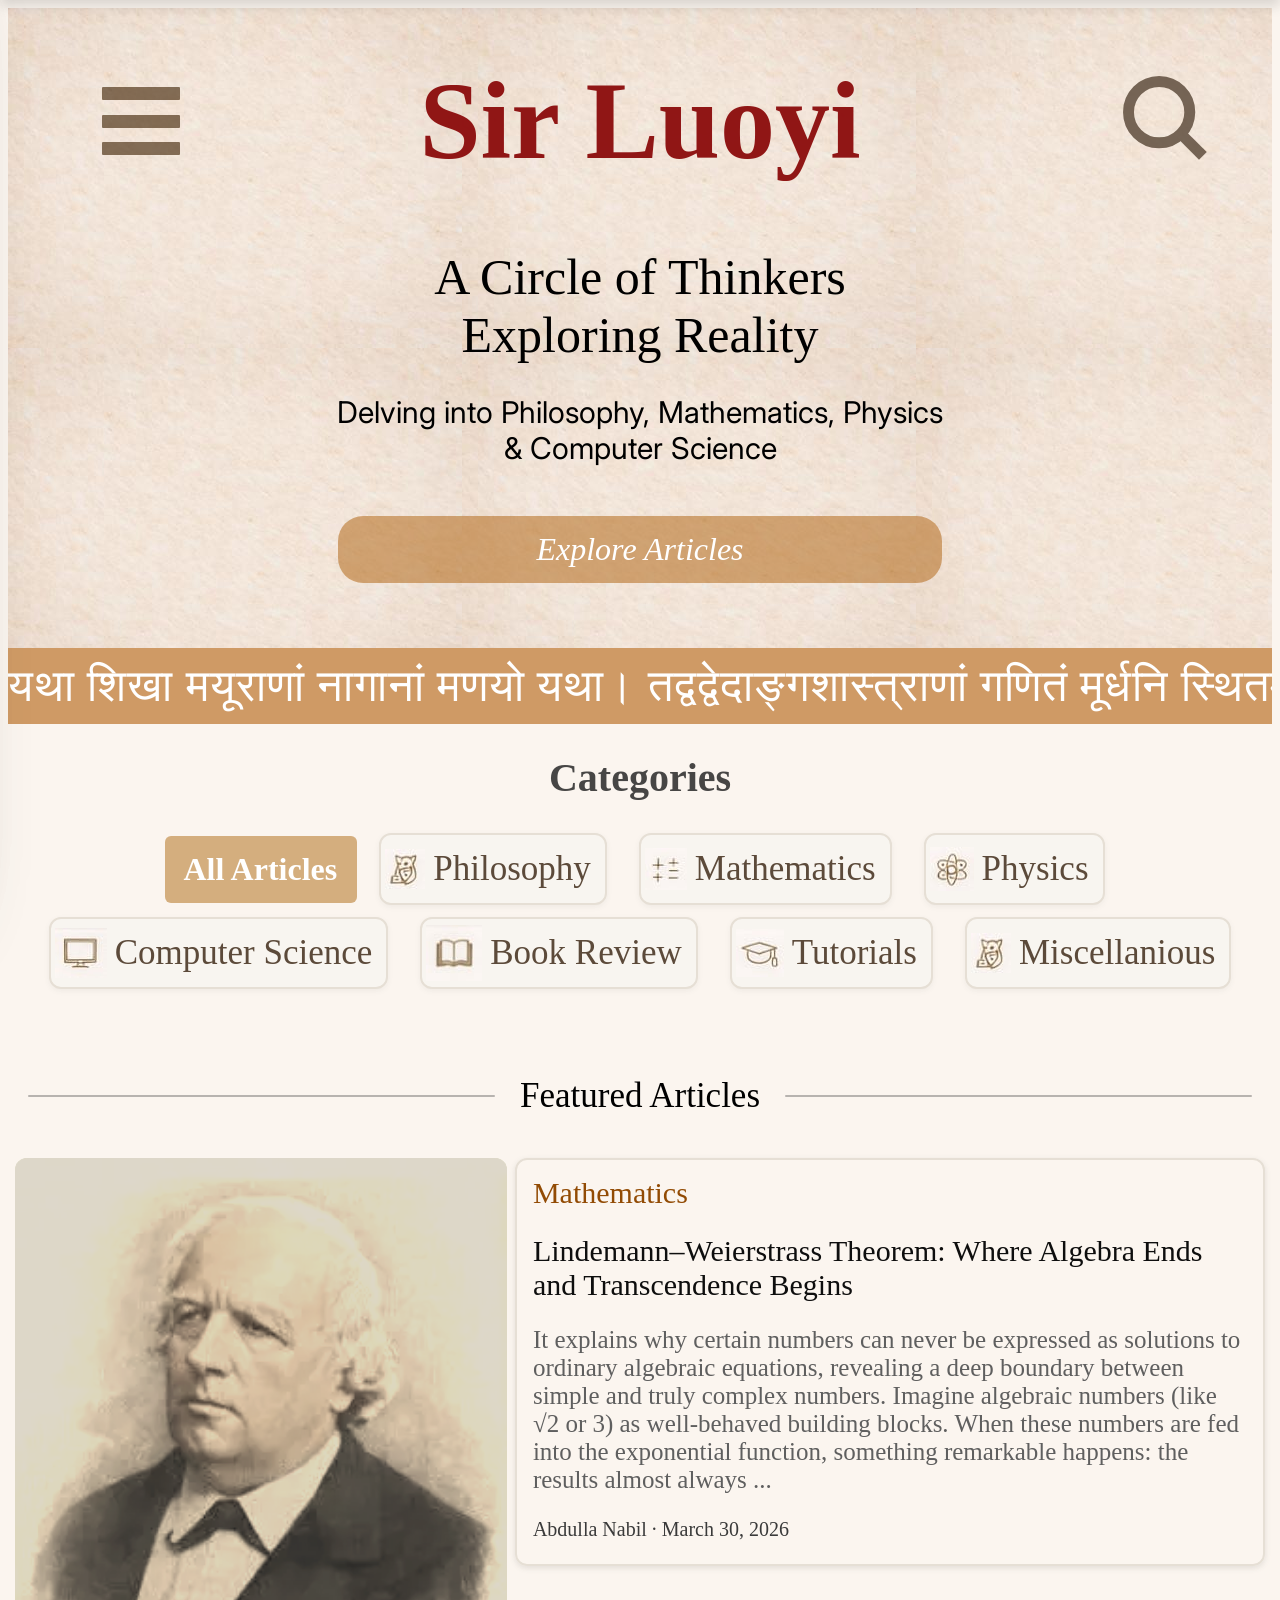
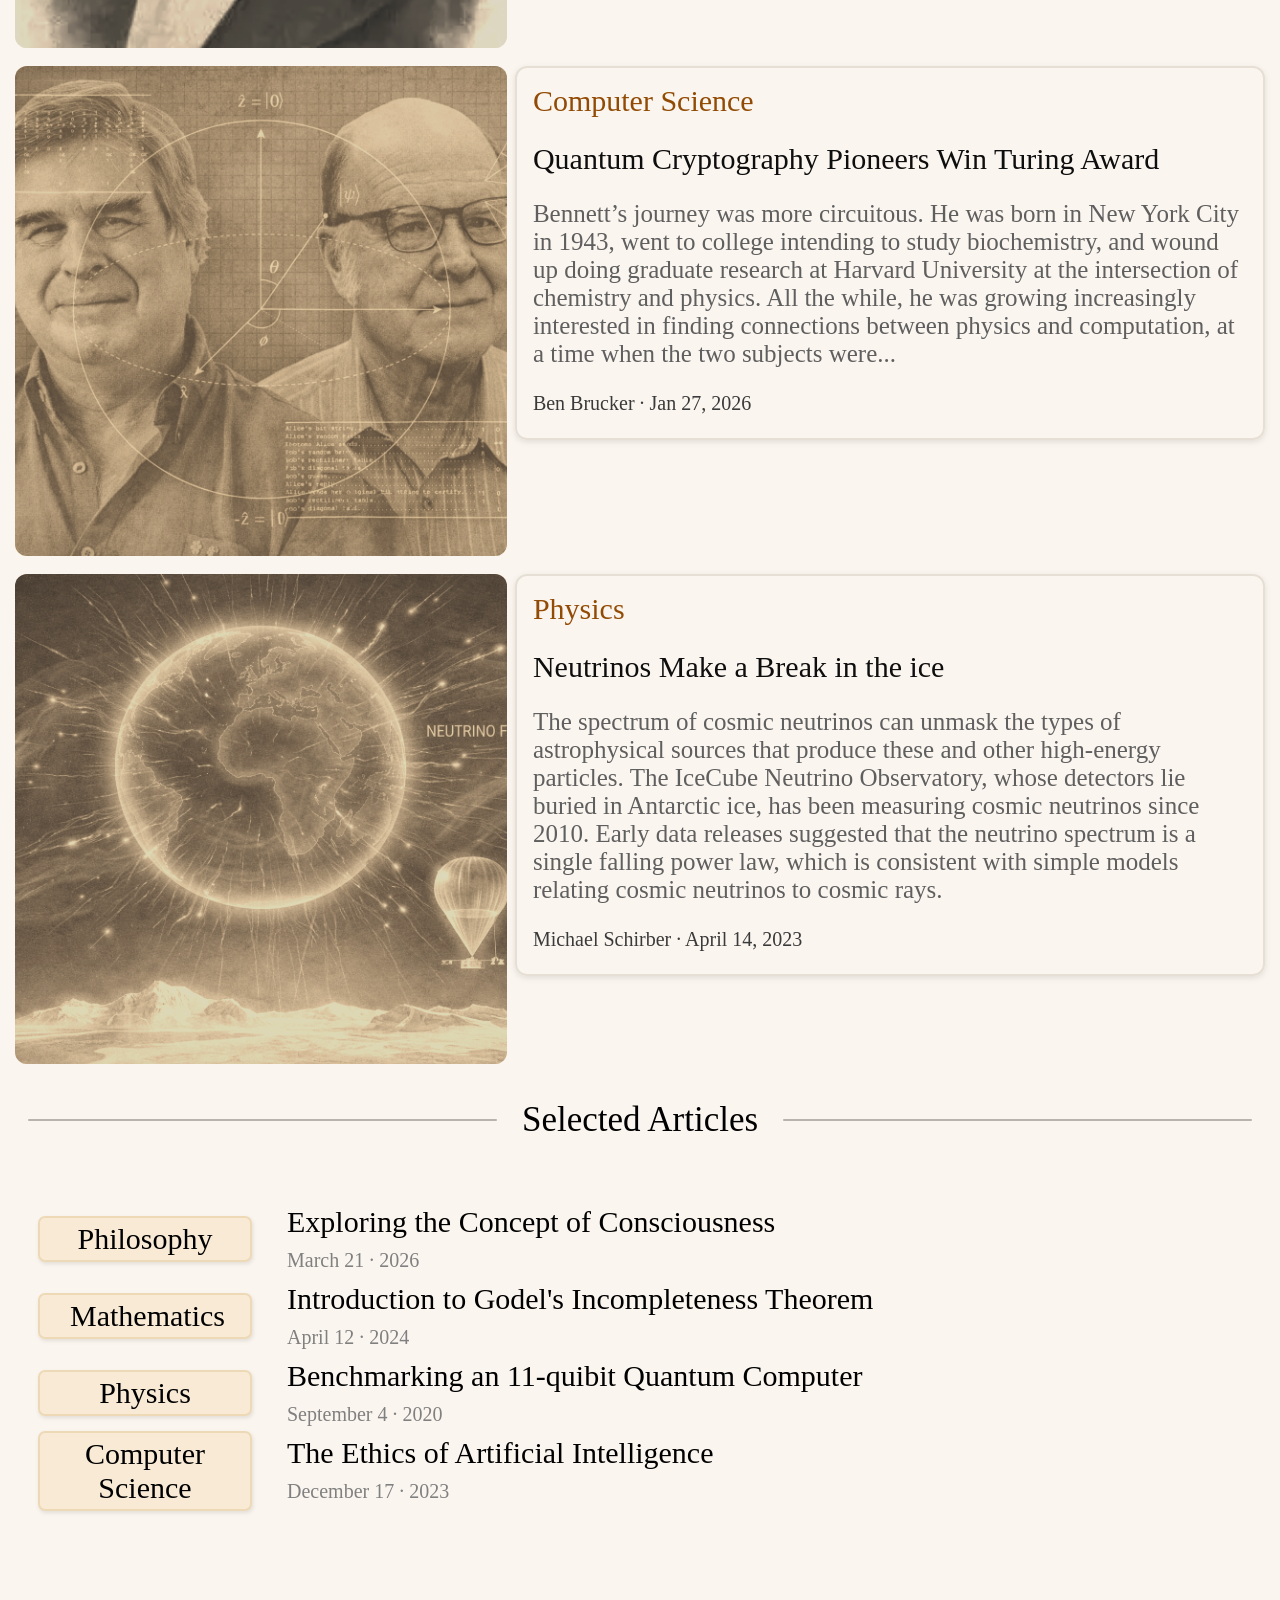
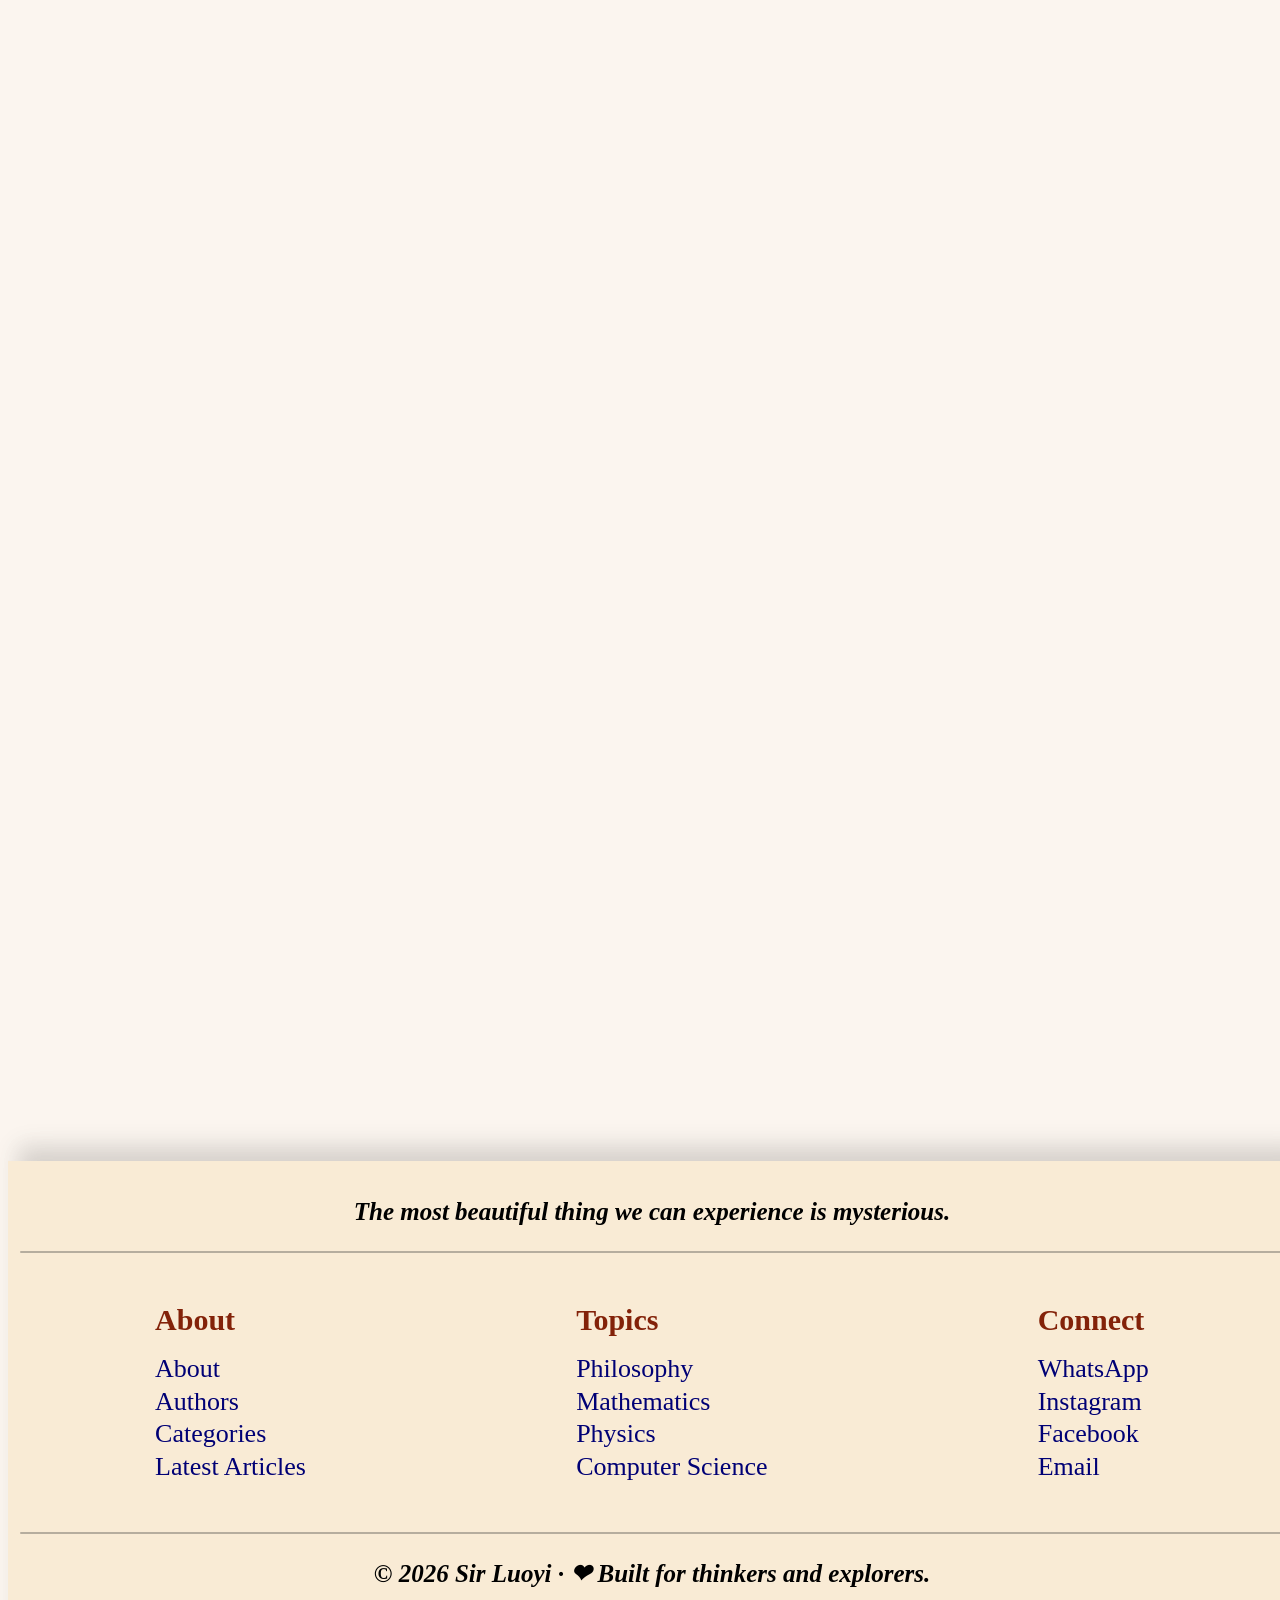
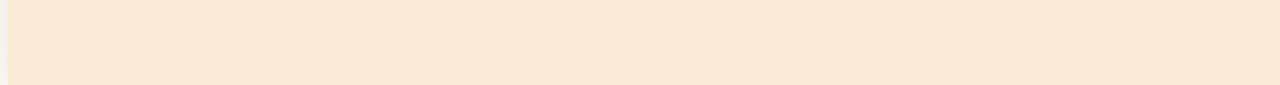
==== commit 89507777: "update" ====
--- a/index.html
+++ b/index.html
@@ -10,7 +10,6 @@
 <body>
 	
 <!-- HERO SECTION -->
-
 <div class="hero-section">
 	<div class="header">
 		<div class="sirluoyi">Sir Luoyi</div>
@@ -19,12 +18,12 @@
 	<div class="tagline2">Delving into Philosophy, Mathematics, Physics <br>& Computer Science</div>
 	<a class="explore-articles-hero" href="article-webpages/explore-articles-list.html">Explore Articles</a>
 </div>
-<!--<button class="search-button-hero">
-	<svg width="800px" height="800px" viewBox="0 0 24 24" fill="none" xmlns="http://www.w3.org/2000/svg">
-	<path d="M11.5 2C6.26 2 2 6.26 2 11.5C2 16.74 6.26 21 11.5 21C16.74 21 21 16.74 21 11.5C21 6.26 16.74 2 11.5 2ZM11.5 13.75H8.5C8.09 13.75 7.75 13.41 7.75 13C7.75 12.59 8.09 12.25 8.5 12.25H11.5C11.91 12.25 12.25 12.59 12.25 13C12.25 13.41 11.91 13.75 11.5 13.75ZM14.5 10.75H8.5C8.09 10.75 7.75 10.41 7.75 10C7.75 9.59 8.09 9.25 8.5 9.25H14.5C14.91 9.25 15.25 9.59 15.25 10C15.25 10.41 14.91 10.75 14.5 10.75Z" fill="#fffffff4"/>
-	<path d="M21.3005 21.9986C21.1205 21.9986 20.9405 21.9286 20.8105 21.7986L18.9505 19.9386C18.6805 19.6686 18.6805 19.2286 18.9505 18.9486C19.2205 18.6786 19.6605 18.6786 19.9405 18.9486L21.8005 20.8086C22.0705 21.0786 22.0705 21.5186 21.8005 21.7986C21.6605 21.9286 21.4805 21.9986 21.3005 21.9986Z" fill="#b46919a2"/>
-	</svg>
-</button>-->
+<button class="search-button-hero">
+  <svg viewBox="0 0 24 24" class="search-icon">
+  <circle cx="11" cy="11" r="7"/>
+  <line x1="16" y1="16" x2="21" y2="21"/>
+</svg>
+</button>
 
 <!-- Hamburger Button Top-->
 <button class="hamburger-button-top js-slide">
@@ -32,7 +31,6 @@
 	<div class="line31 js-slide"></div>
 	<div class="line32 js-slide"></div>
 </button>
-
 
 <!-- HEADER SECTION -->
 <div class="header-article">
--- a/home-page.css
+++ b/home-page.css
@@ -9,7 +9,7 @@
 	display: flex;
 	flex-direction: column;
 	position: relative;
-  background-image: url('image/hero-section-back.jpeg');
+    background-image: url('image/hero-section-back.jpeg');
 }
 
 /* HAMBURGER CONTAINER */
@@ -95,11 +95,10 @@
 /* Explore articles box */
 .explore-articles-hero {
 	text-align: center;
-	margin-bottom: 50px;
-	margin: 0px 330px 50px 330px;
+	margin: 0px 330px 65px 330px;
 	padding: 15px 10px 15px 10px;
 	background-color: rgba(177, 101, 19, 0.526);
-	font-size: 35px;
+	font-size: 32px;
 	font-family: "Times New Roman", serif;
 	color: #ffffff;
   	font-style: italic;
@@ -122,7 +121,14 @@
 	width: 105px;
 }
 
-/* TAGLINES */
+.search-icon {
+  width: 22px;
+  height: 22px;
+  stroke: #5C4A3A;
+  stroke-width: 2.5;
+  fill: none;
+  opacity: 0.83;
+}
 
 .tagline1 {
 	font-family: serif;
@@ -132,7 +138,7 @@
 	padding-left: 120px;
 	padding-right: 120px;
 	margin-bottom: 30px;
-	margin-top: 80px;
+	margin-top: 120px;
 }
 
 .tagline2 {
@@ -449,7 +455,7 @@
   text-align: center;
   border: 1px solid #d6c5b3;
   border-radius: 25px;
-  background-color: rgba(177, 101, 19, 0.526);
+  background-color: #b1651386;
   outline: none;
   transition: all 0.25s ease;
 }
--- a/css/home-page-header.css
+++ b/css/home-page-header.css
@@ -63,10 +63,23 @@
 .cat-button {
 	background-color: #f4e3d2bd;
 	border: none;
-	font-size: 36px;
+	font-size: 34px;
 	padding-left: 24px;
 	padding-right: 24px;
+    transition: background-color 0.2s ease-in;
 }
+
+.cat-button.drop,
+.cat-button.art-drop {
+    background-color: #b1651386;
+	border: none;
+	font-size: 34px;
+    color: white;
+	padding-left: 24px;
+	padding-right: 24px;
+    box-shadow: inset 0px 6px rgba(0, 0, 0, 0.36);
+}
+
 
 /* NAVIGATION LINES ANIMATIONS */
 
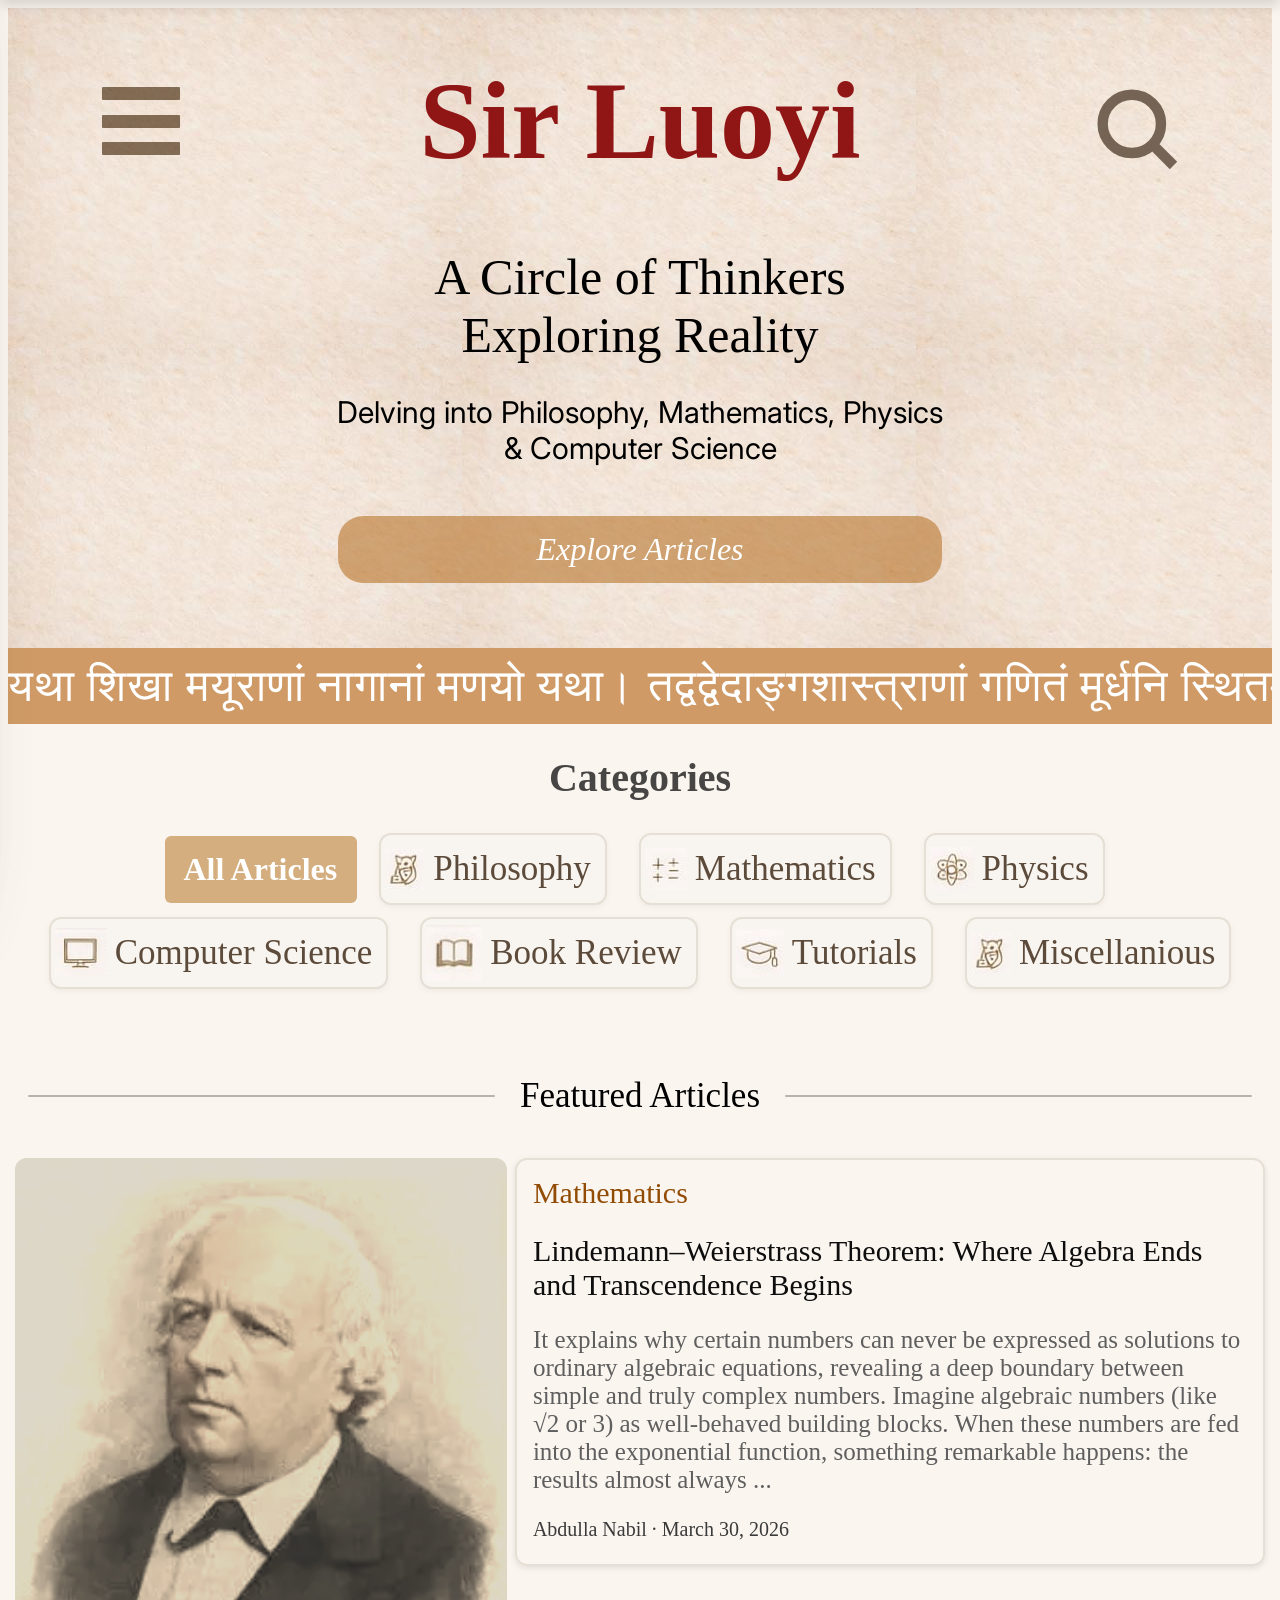
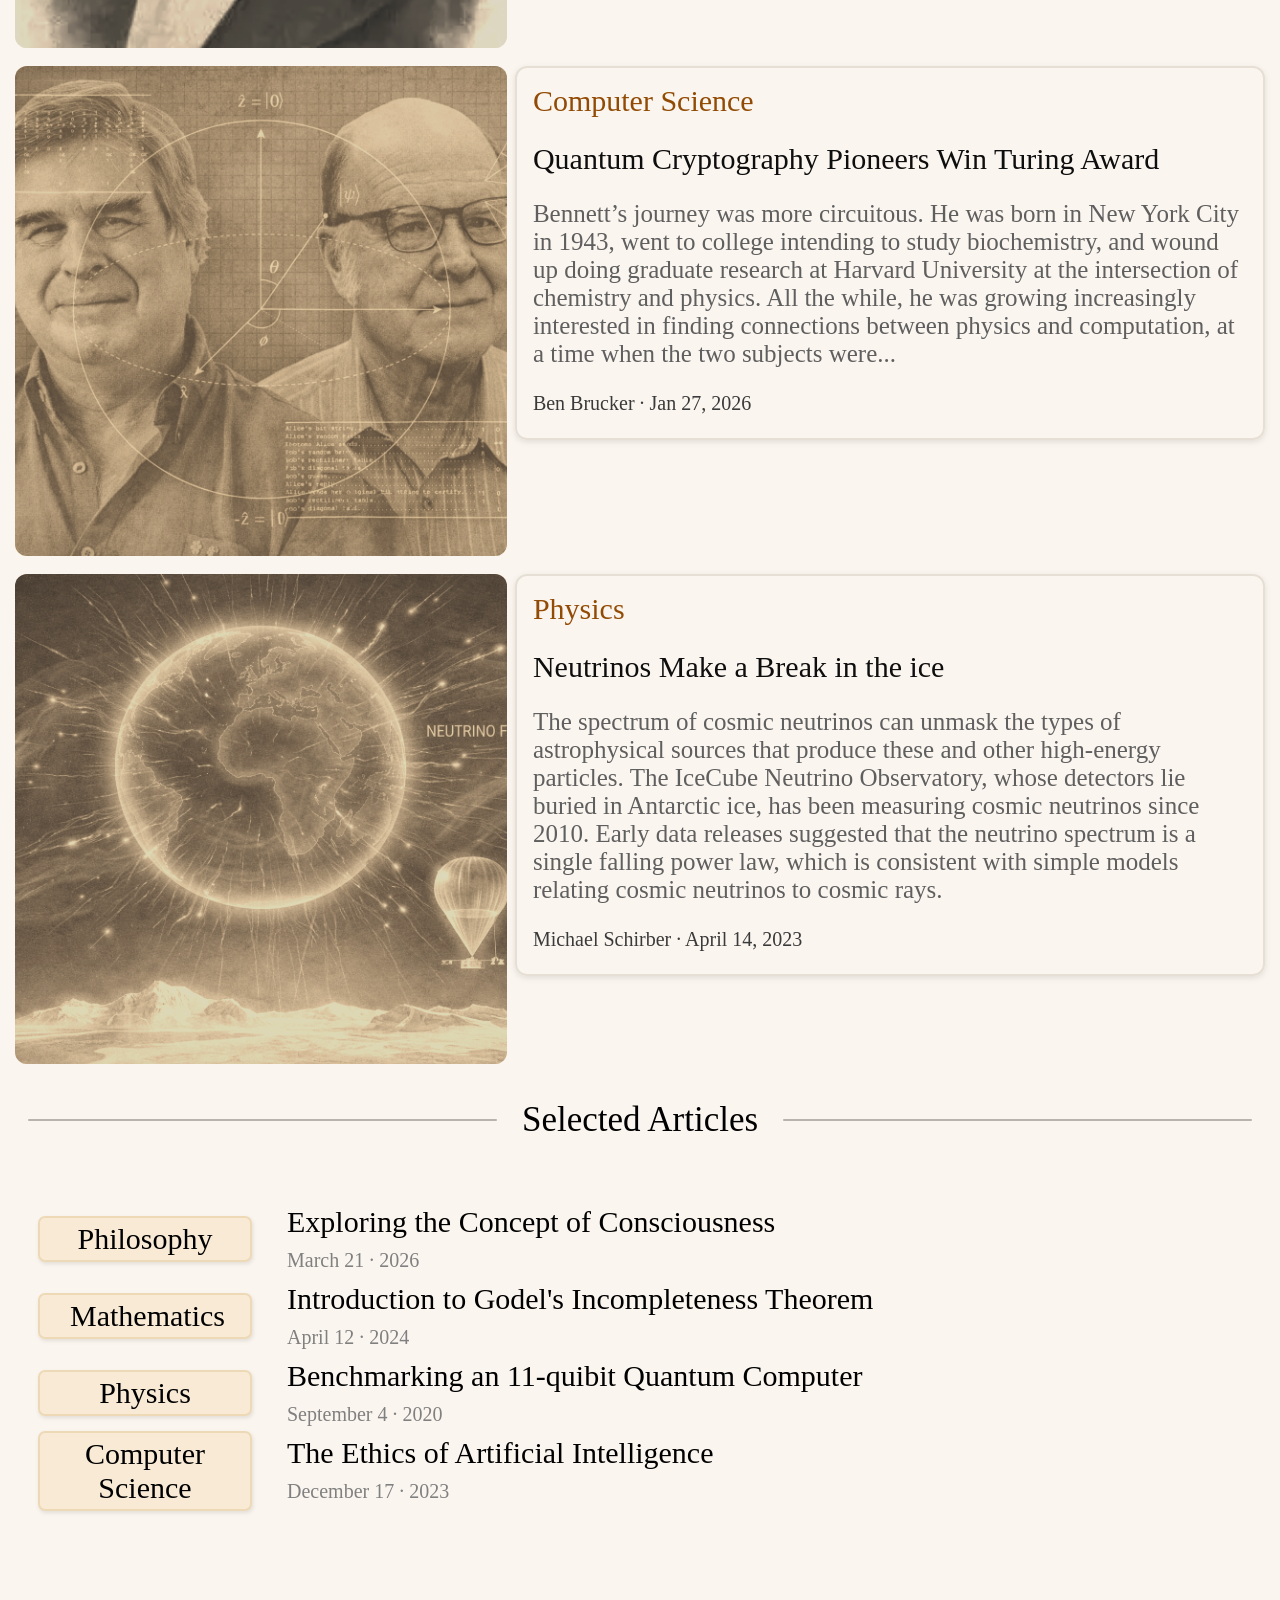
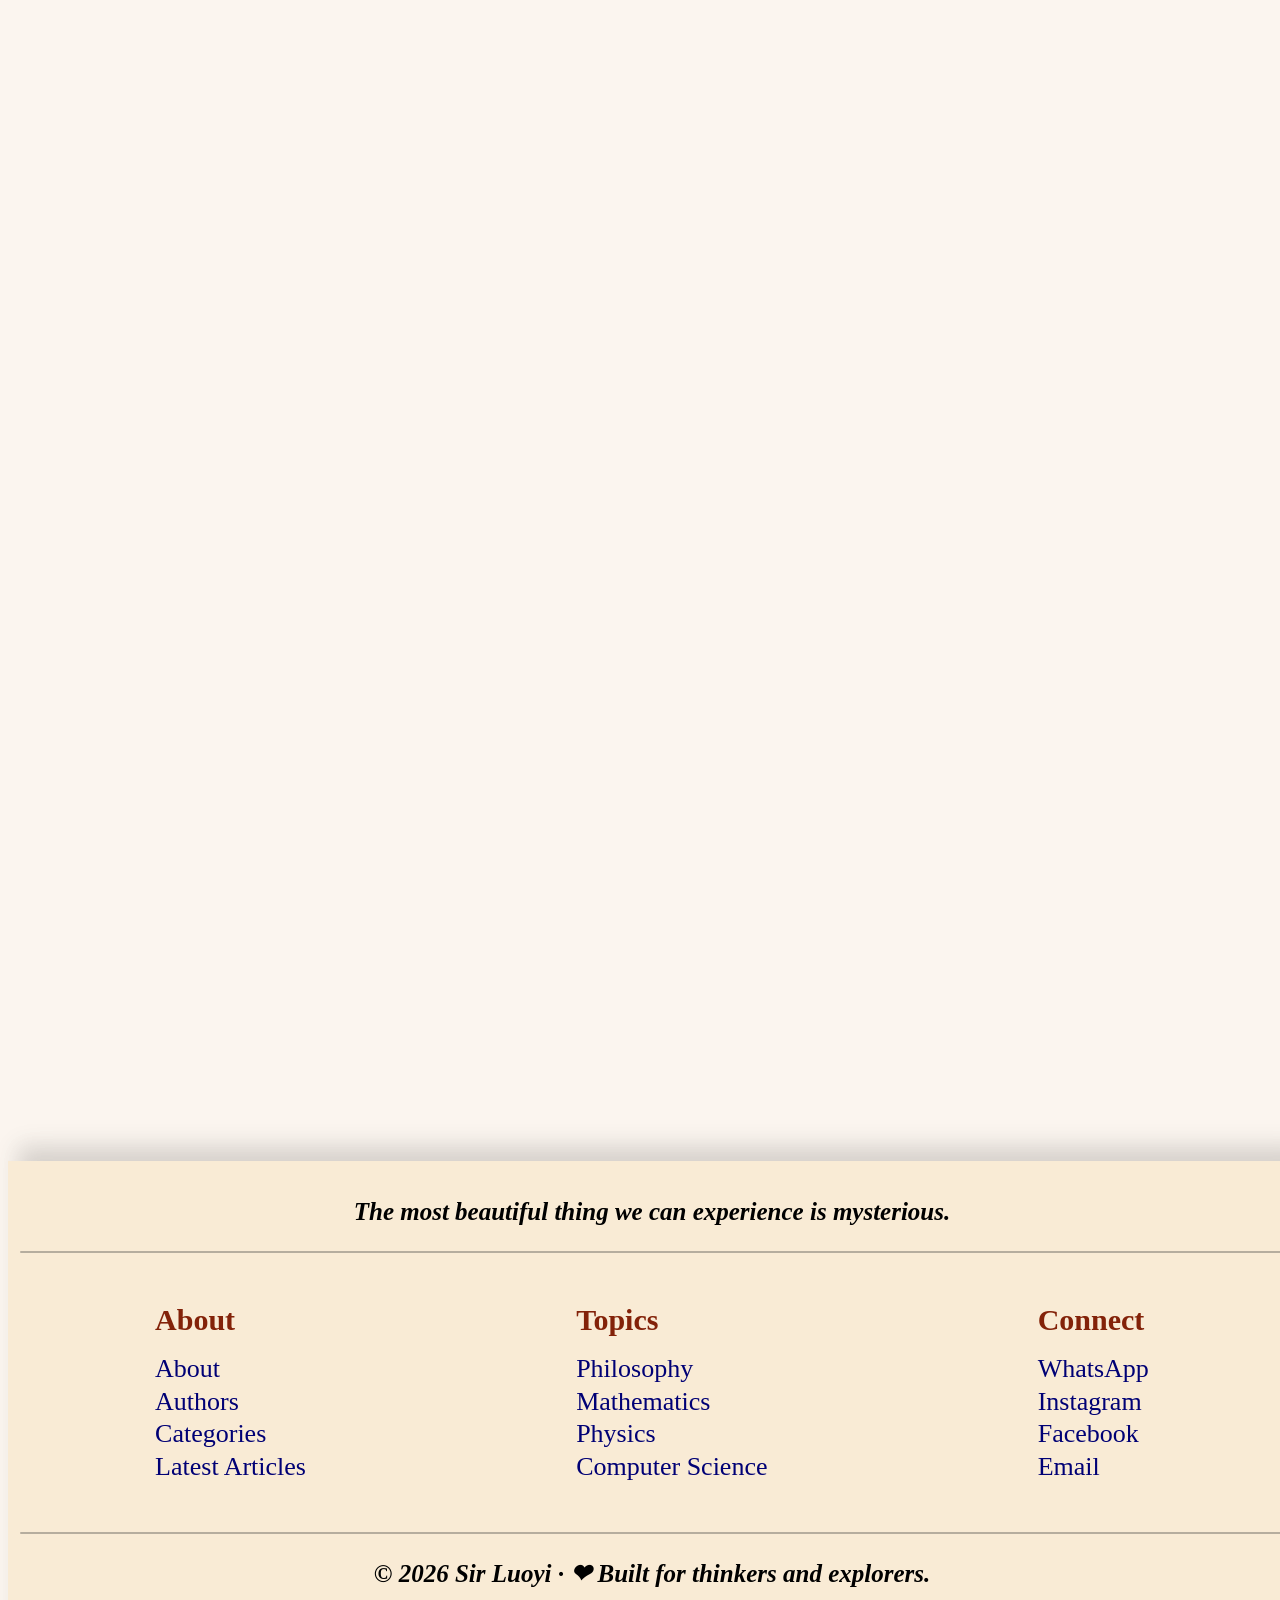
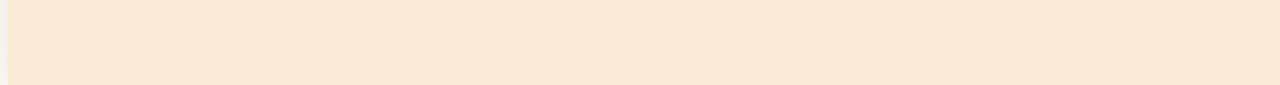
==== commit c5d059aa: "update" ====
--- a/index.html
+++ b/index.html
@@ -18,12 +18,15 @@
 	<div class="tagline2">Delving into Philosophy, Mathematics, Physics <br>& Computer Science</div>
 	<a class="explore-articles-hero" href="article-webpages/explore-articles-list.html">Explore Articles</a>
 </div>
-<button class="search-button-hero">
-  <svg viewBox="0 0 24 24" class="search-icon">
-  <circle cx="11" cy="11" r="7"/>
-  <line x1="16" y1="16" x2="21" y2="21"/>
-</svg>
-</button>
+<div class="search-button-hero">
+  <input type="text" placeholder="Search Articles" class="search-input js-search-button">
+  <button class="search-button">
+	<svg viewBox="0 0 24 24" class="search-icon">
+	<circle cx="11" cy="11" r="7"/>
+	<line x1="16" y1="16" x2="21" y2="21"/>
+  	</svg>
+  </button>
+</div>
 
 <!-- Hamburger Button Top-->
 <button class="hamburger-button-top js-slide">
--- a/home-page.css
+++ b/home-page.css
@@ -109,25 +109,70 @@
 /* Search button hero */
 .search-button-hero {
 	position: absolute;
-	top: 55px;
-	right: 50px;
-	background: none;
-	border: none;
-	opacity: 1;
-}
-
-.search-button-hero svg {
-	height: 105px;
-	width: 105px;
+	display: flex;
+	top: 57px;
+	right: 80px;
+	z-index: 501;
 }
 
 .search-icon {
-  width: 22px;
-  height: 22px;
+  width: 100px;
+  height: 100px;
   stroke: #5C4A3A;
   stroke-width: 2.5;
   fill: none;
   opacity: 0.83;
+}  
+
+.search-button {
+	background: transparent;
+  	border: none;
+}
+
+
+.search-input {
+	font-size: 50px;
+	opacity: 0;
+	text-align: center;
+	font-family: "Times New Roman", serif;
+	font-style: italic;
+	border-radius: 30px;
+	width: 550px;
+	padding: 29px 0px;
+	border: 6px solid rgba(165, 91, 42, 0.422);
+	transform-origin: right;
+	transform: scale(0, 1);
+	transition: transform 0.22s ease;
+}
+
+.search-input.appear {
+    opacity: 1;
+	transform: scale(1, 1);
+
+}
+
+
+
+
+
+
+
+
+
+
+
+
+
+
+
+
+
+
+
+
+
+input {
+	font-size: 50px;
 }
 
 .tagline1 {
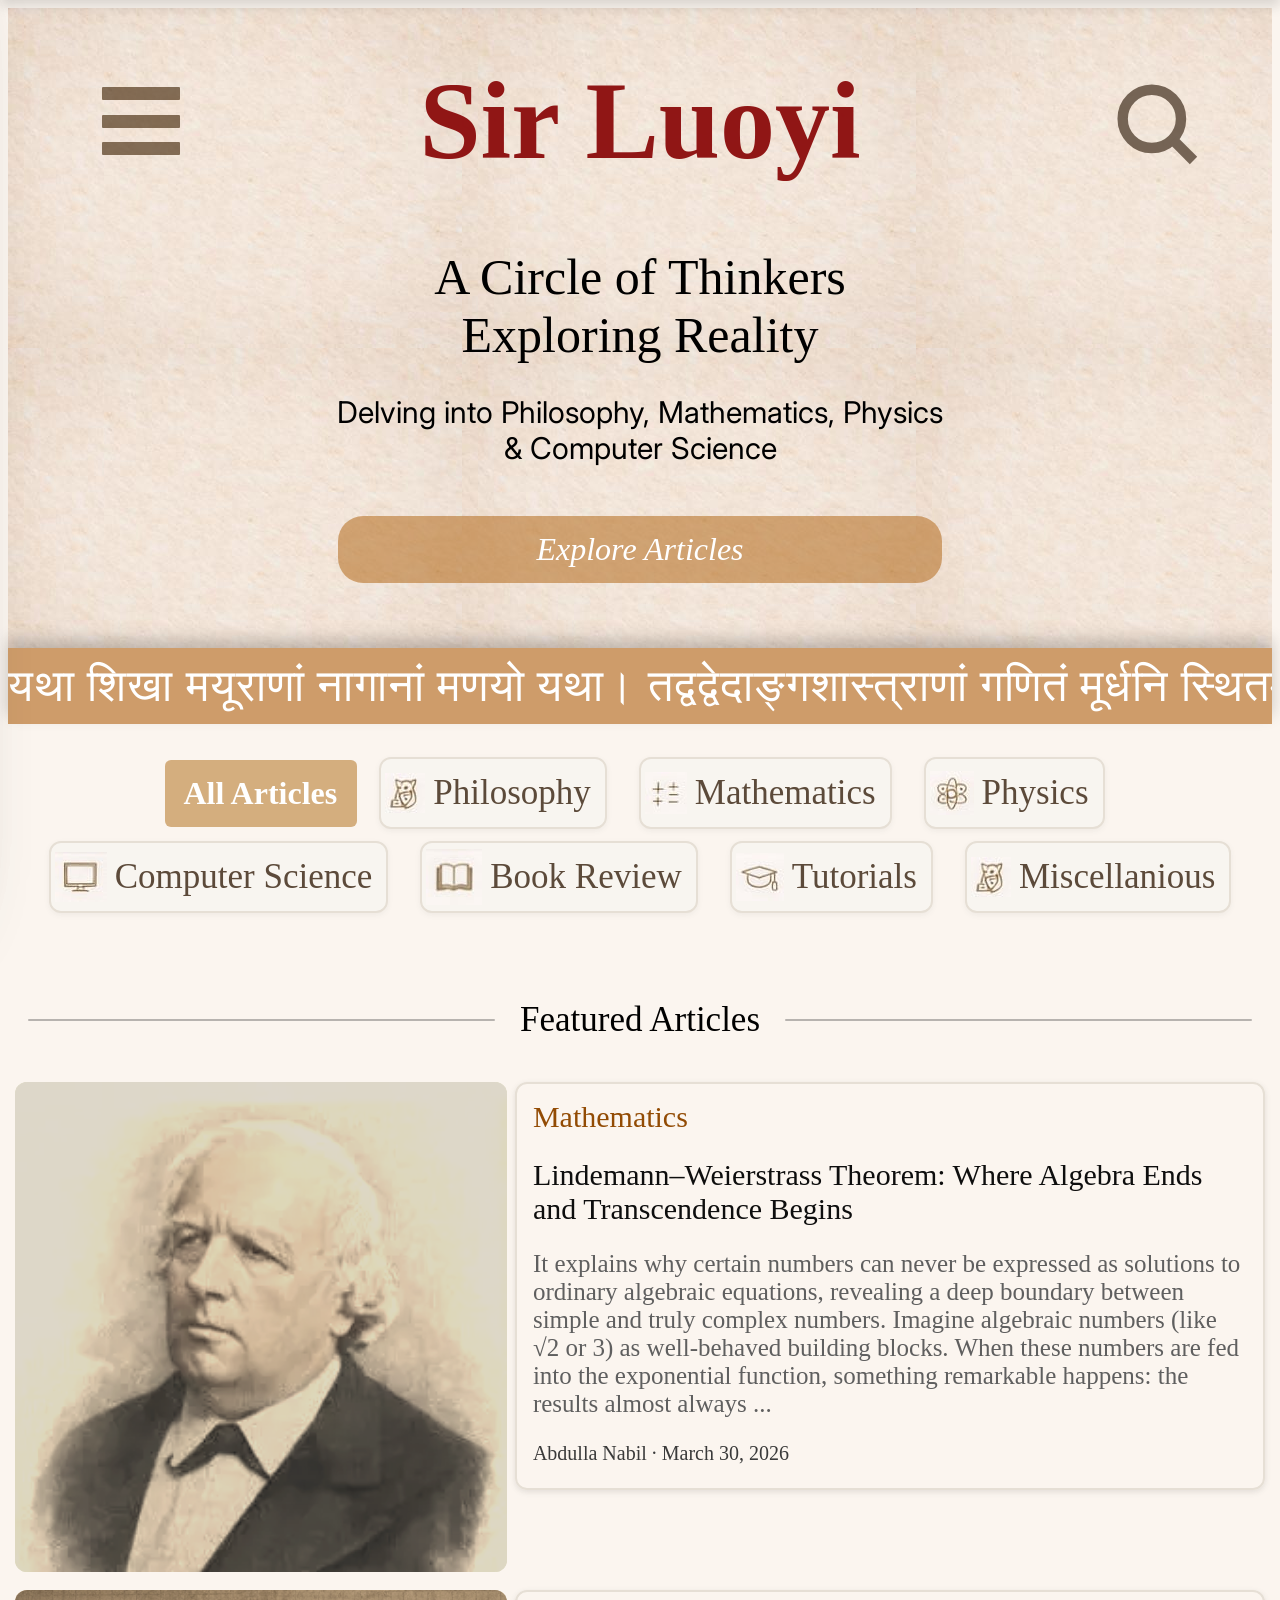
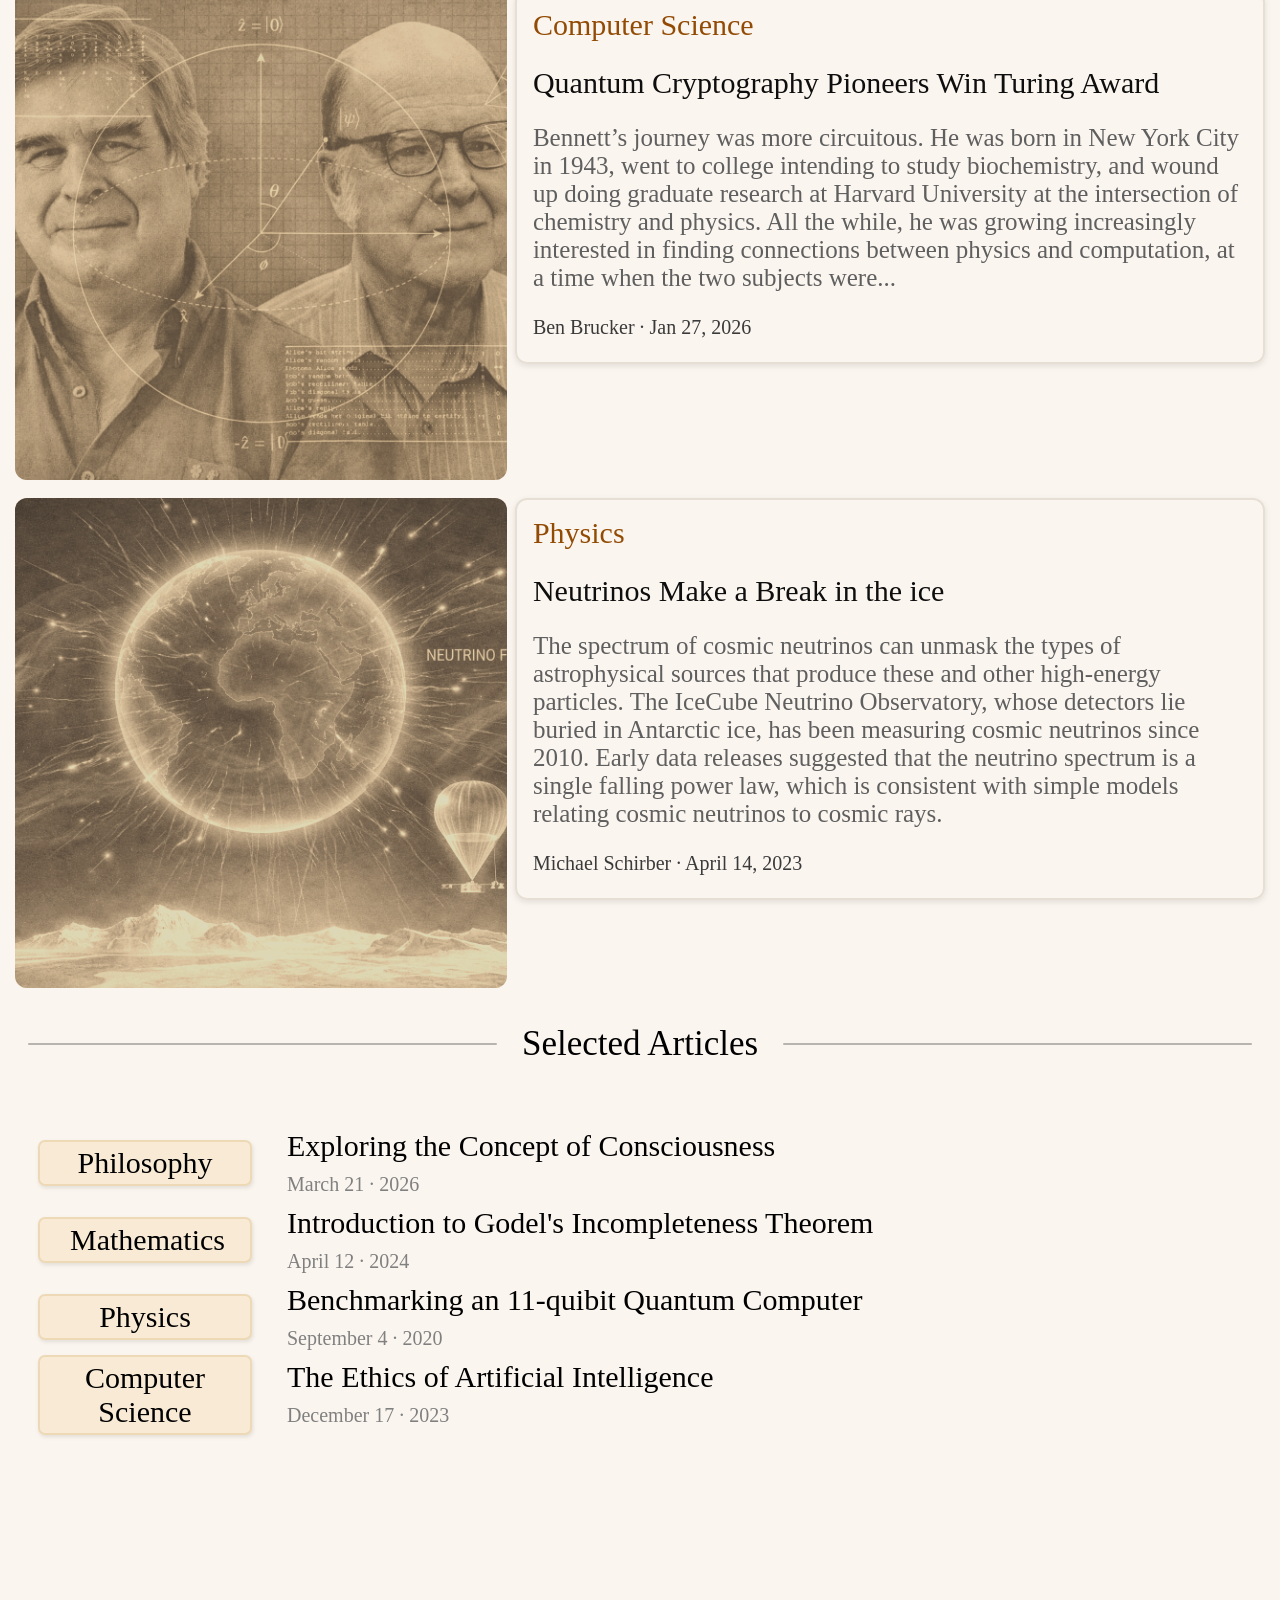
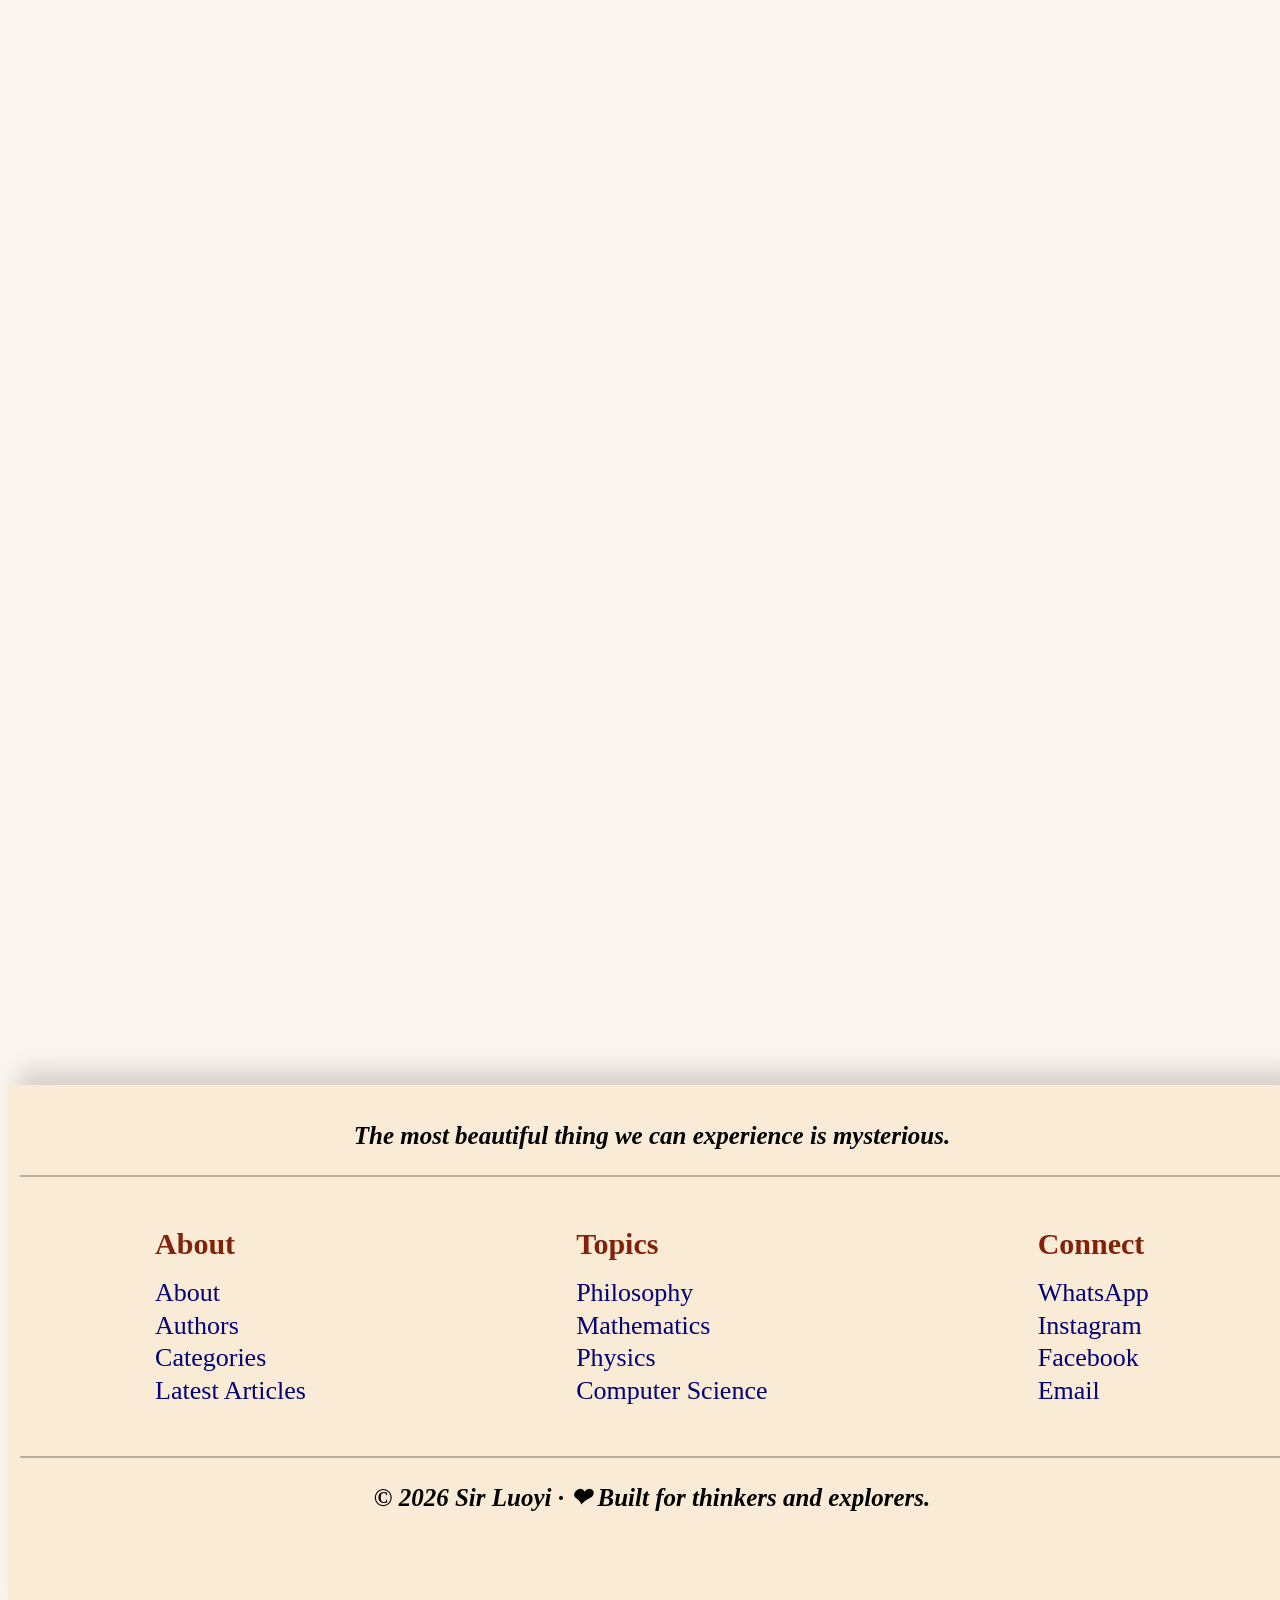
==== commit 2ace3eb3: "update" ====
--- a/index.html
+++ b/index.html
@@ -20,7 +20,7 @@
 </div>
 <div class="search-button-hero">
   <input type="text" placeholder="Search Articles" class="search-input js-search-button">
-  <button class="search-button">
+  <button class="search-button js-search-button">
 	<svg viewBox="0 0 24 24" class="search-icon">
 	<circle cx="11" cy="11" r="7"/>
 	<line x1="16" y1="16" x2="21" y2="21"/>
--- a/home-page.css
+++ b/home-page.css
@@ -10,6 +10,8 @@
 	flex-direction: column;
 	position: relative;
     background-image: url('image/hero-section-back.jpeg');
+	z-index: 0;
+
 }
 
 /* HAMBURGER CONTAINER */
@@ -110,8 +112,8 @@
 .search-button-hero {
 	position: absolute;
 	display: flex;
-	top: 57px;
-	right: 80px;
+	top: 52px;
+	right: 60px;
 	z-index: 501;
 }
 
@@ -127,6 +129,12 @@
 .search-button {
 	background: transparent;
   	border: none;
+	transition: all 0.3s ease;
+}
+
+.search-button.appear {
+	transform: scale(1.2);
+	filter: brightness(1.3);
 }
 
 
@@ -140,6 +148,7 @@
 	width: 550px;
 	padding: 29px 0px;
 	border: 6px solid rgba(165, 91, 42, 0.422);
+	background-color: rgb(255, 252, 249);
 	transform-origin: right;
 	transform: scale(0, 1);
 	transition: transform 0.22s ease;
@@ -147,29 +156,9 @@
 
 .search-input.appear {
     opacity: 1;
-	transform: scale(1, 1);
-
-}
-
-
-
-
-
-
-
-
-
-
-
-
-
-
-
-
-
-
-
-
+	transform: scale(1, 1) translateX(-25px);
+
+}
 
 input {
 	font-size: 50px;
@@ -551,6 +540,7 @@
 
 /* Sanskrit Shloka */
 
+/*
 .ticker {
 	width: 100%;
 	height: 76px;
@@ -559,7 +549,24 @@
 	color: white;
 	display: flex;
 	align-items: center;
-}
+	box-shadow: 0px -10px 30px rgba(0, 0, 0, 0.969);
+	z-index: 2;
+}
+	*/
+	
+.ticker {
+	position: absolute;
+	width: 100%;
+	height: 76px;
+	overflow: hidden;
+	background: #ce9c6a;
+	color: white;
+	display: flex;
+	align-items: center;
+	box-shadow: 0px -9px 15px rgba(0, 0, 0, 0.2);
+	z-index: 2;
+}
+
 
 .ticker-text {
 	font-size: 45px;
--- a/css/home-page-header.css
+++ b/css/home-page-header.css
@@ -60,27 +60,6 @@
     border: none;
 }
 
-.cat-button {
-	background-color: #f4e3d2bd;
-	border: none;
-	font-size: 34px;
-	padding-left: 24px;
-	padding-right: 24px;
-    transition: background-color 0.2s ease-in;
-}
-
-.cat-button.drop,
-.cat-button.art-drop {
-    background-color: #b1651386;
-	border: none;
-	font-size: 34px;
-    color: white;
-	padding-left: 24px;
-	padding-right: 24px;
-    box-shadow: inset 0px 6px rgba(0, 0, 0, 0.36);
-}
-
-
 /* NAVIGATION LINES ANIMATIONS */
 
 .line10,
@@ -109,7 +88,27 @@
 
 
 /* Header Category Dropdown menu*/
+.cat-button {
+	background-color: #f4e3d2bd;
+	border: none;
+	font-size: 34px;
+	padding-left: 24px;
+	padding-right: 24px;
+    transition: background-color 0.09s ease-in;
+}
 
+.cat-button.drop,
+.cat-button.art-drop {
+    background-color: #b1651386;
+	border: none;
+	font-size: 34px;
+    color: white;
+	padding-left: 24px;
+	padding-right: 24px;
+    box-shadow: inset 0px 6px rgba(0, 0, 0, 0.36);
+}
+
+/*
 .header-category-drop {
 	display: flex;
 	position: fixed;
@@ -147,3 +146,43 @@
 	border-radius: 4px;
 	border-bottom: 1px solid rgba(128, 70, 3, 0.277);
 }
+*/
+
+.header-category-drop {
+	display: flex;
+	position: fixed;
+	flex-direction: column;
+	top: 90px;
+	left: 33%;
+	background-color: #fffdfb;
+	gap: 5px;
+	padding: 16px;
+	transform-origin: top center;
+    transform: scale(1.5) rotateX(-90deg);	
+    z-index: 150;
+	border-radius: 5px;
+	padding-bottom: 15px;
+	padding-top: 25px;
+	box-shadow: 0 4px 40px 10px rgba(0, 0, 0, 0.20);
+    perspective: 1000px;
+    transition: transform 0.27s ease-in;
+
+}
+
+.header-category-drop.drop,
+.header-category-drop.art-drop {
+	transform: scale(1.5) rotateX(0deg);
+}
+
+.head-cat-drop-box {
+	display: block;
+	padding: 22px 25px;
+	text-decoration: none;
+	text-align: center;
+	font-size: 28px;
+	color: rgb(77, 27, 2);
+    font-family: "Times New Roman", serif;
+	font-style: italic;
+	border-radius: 4px;
+	border-bottom: 1px solid rgba(128, 70, 3, 0.277);
+}
